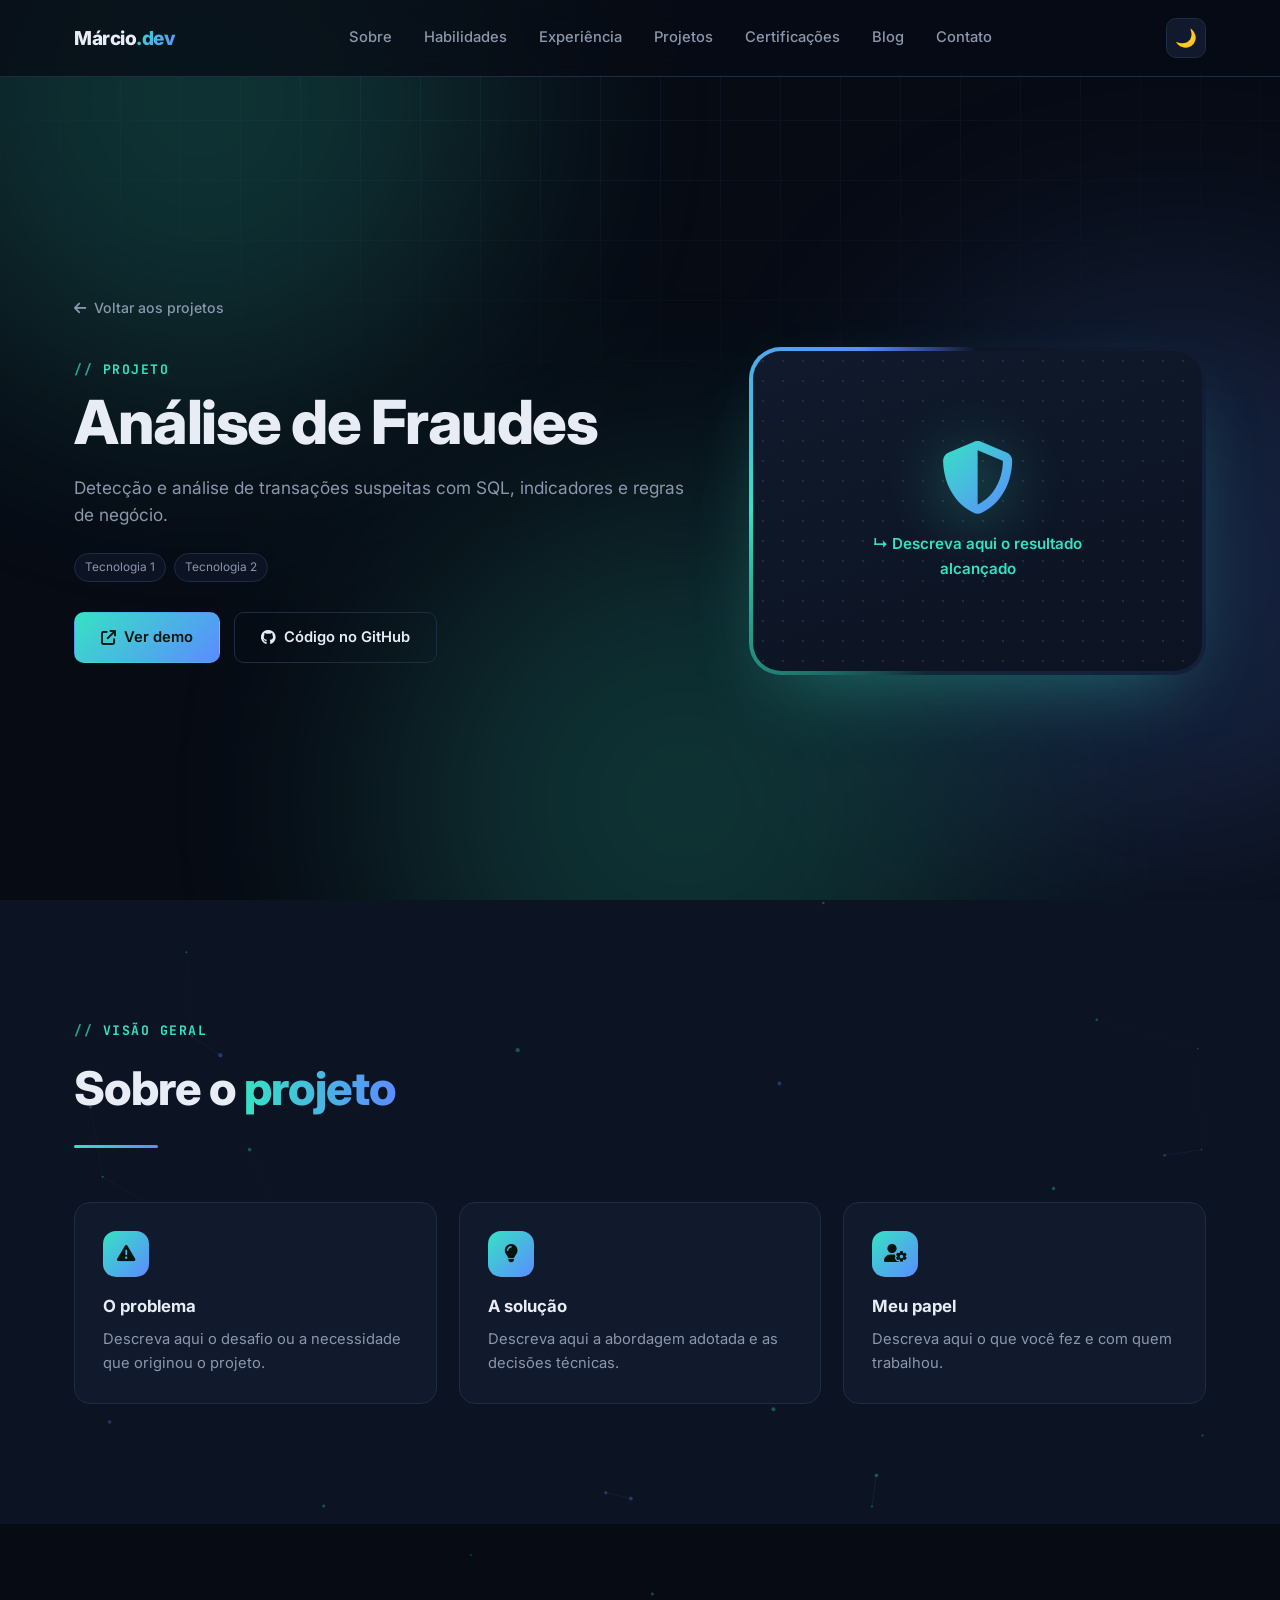
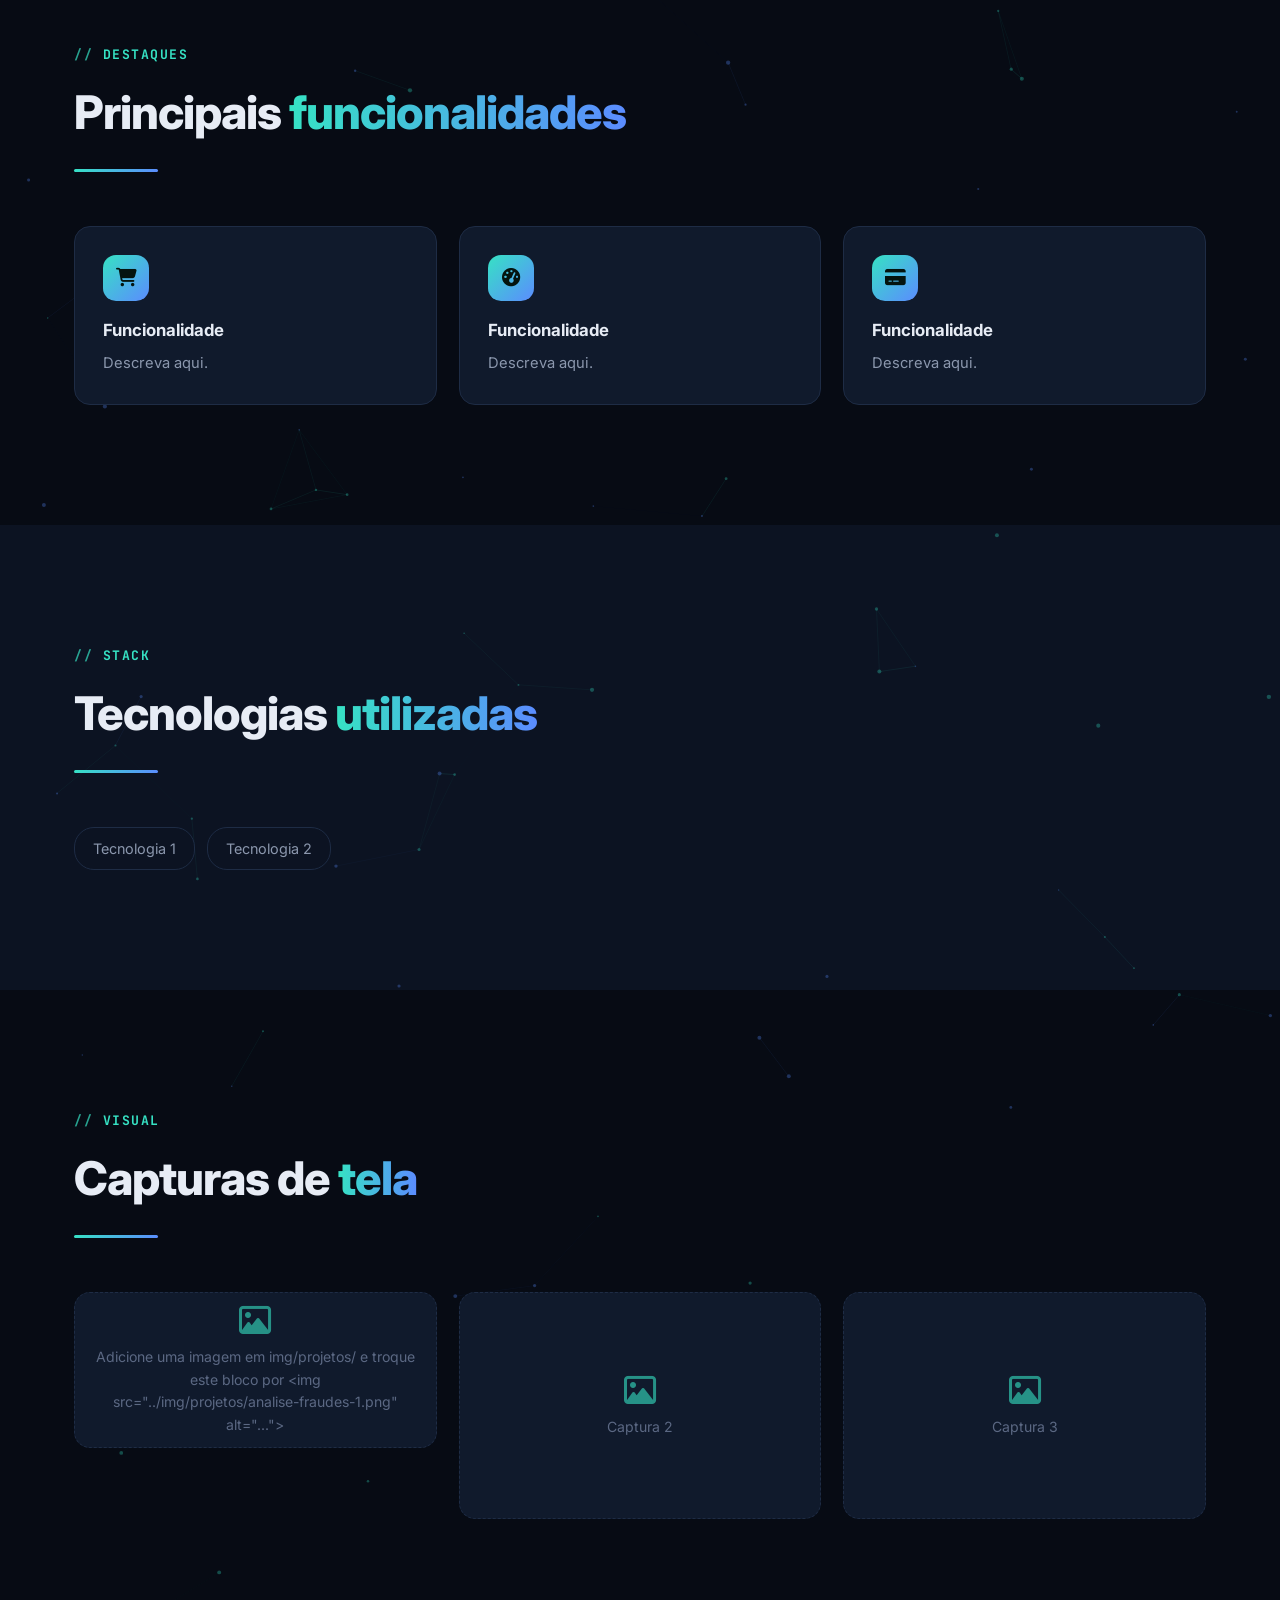
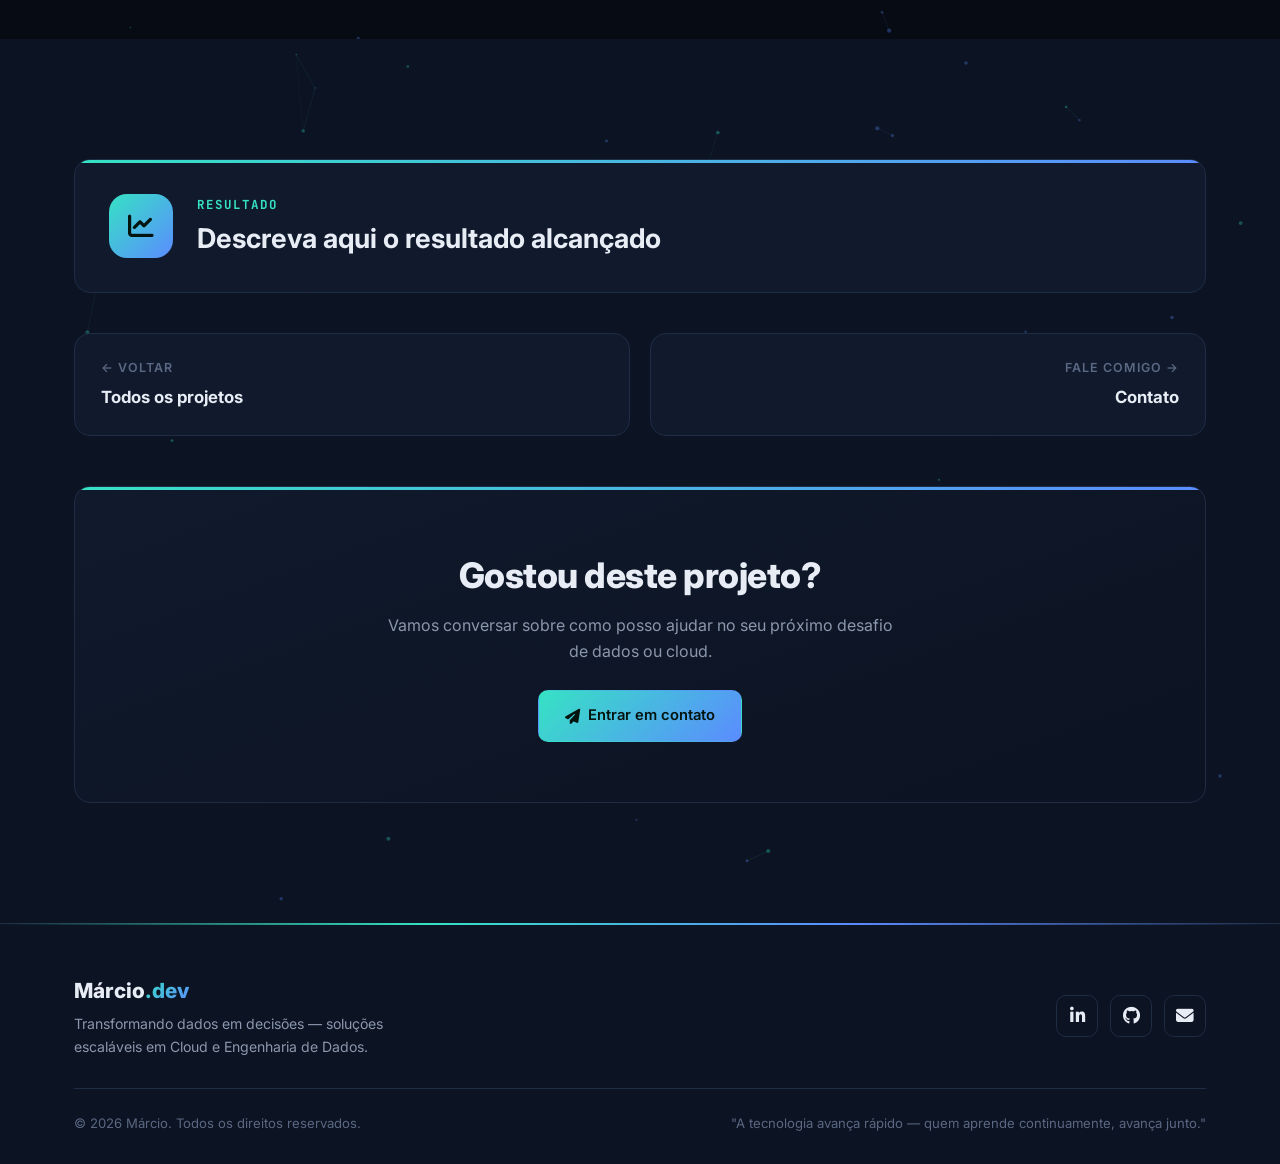
==== projetos/analise-fraudes.html @ a1e93f4e "Atualiza portfolio com versao local" ====
<!DOCTYPE html>
<html lang="pt-BR">
<head>
<meta charset="UTF-8">
<meta name="viewport" content="width=device-width, initial-scale=1.0">
<title>Análise de Fraudes | Márcio.dev</title>
<meta name="description" content="Detecção e análise de transações suspeitas com SQL, indicadores e regras de negócio.">
<link rel="preconnect" href="https://fonts.googleapis.com">
<link href="https://fonts.googleapis.com/css2?family=Inter:wght@300;400;500;600;700;800&family=JetBrains+Mono:wght@400;500;600&display=swap" rel="stylesheet">
<link rel="stylesheet" href="https://cdnjs.cloudflare.com/ajax/libs/font-awesome/6.7.2/css/all.min.css">
<link rel="stylesheet" href="../css/style.css?v=4">
</head>
<body data-theme="dark">

<div class="bg-decor">
  <div class="bg-grid"></div>
  <div class="glow glow1"></div>
  <div class="glow glow2"></div>
  <div class="glow glow3"></div>
</div>

<header>
  <div class="scroll-progress" id="scrollProgress"></div>
  <nav>
    <a href="../index.html" class="logo">Márcio<span>.dev</span></a>
    <div class="nav-links"><a href="../index.html#sobre">Sobre</a><a href="../index.html#habilidades">Habilidades</a><a href="../index.html#experiencia">Experiência</a><a href="../index.html#projetos">Projetos</a><a href="../index.html#certificacoes">Certificações</a><a href="../index.html#blog">Blog</a><a href="../index.html#contato">Contato</a></div>
    <div class="nav-actions">
      <button class="theme-toggle" id="themeToggle" aria-label="Alternar tema">🌙</button>
      <button class="burger" id="burger" aria-label="Menu"><span></span><span></span><span></span></button>
    </div>
  </nav>
  <div class="mobile-menu" id="mobileMenu">
    <a href="../index.html#sobre">Sobre</a>
    <a href="../index.html#habilidades">Habilidades</a>
    <a href="../index.html#experiencia">Experiência</a>
    <a href="../index.html#projetos">Projetos</a>
    <a href="../index.html#certificacoes">Certificações</a>
    <a href="../index.html#blog">Blog</a>
    <a href="../index.html#contato">Contato</a>
  </div>
</header>

<section class="hero proj-hero">
  <div class="container">
    <a href="../index.html#projetos" class="crumb"><i class="fa-solid fa-arrow-left" aria-hidden="true"></i> Voltar aos projetos</a>
    <div class="proj-hero-grid">
      <div>
        <span class="sec-tag">Projeto</span>
        <h1>Análise de Fraudes</h1>
        <p class="lead">Detecção e análise de transações suspeitas com SQL, indicadores e regras de negócio.</p>
        <div class="tag-row"><span class="tag">Tecnologia 1</span><span class="tag">Tecnologia 2</span></div>
        <div class="btn-row">
          <a href="#" class="btn btn-primary"><i class="fa-solid fa-arrow-up-right-from-square" aria-hidden="true"></i> Ver demo</a>
          <a href="#" class="btn btn-outline"><i class="fa-brands fa-github" aria-hidden="true"></i> Código no GitHub</a>
        </div>
      </div>
      <div class="photo-frame">
        <div class="cover-inner">
          <i class="fa-solid fa-shield-halved" aria-hidden="true"></i>
          <span class="cover-result">↳ Descreva aqui o resultado alcançado</span>
          <!-- Para usar uma imagem de capa: <img src="../img/projetos/analise-fraudes-capa.jpg" alt="Capa do projeto"> -->
        </div>
      </div>
    </div>
  </div>
</section>

<section class="section-alt">
  <div class="container">
    <div class="sec-head reveal"><span class="sec-tag">Visão geral</span><h2 class="sec-title">Sobre o <span class="accent">projeto</span></h2></div>
    <div class="overview-grid">
      <div class="info-card reveal"><div class="info-ic"><i class="fa-solid fa-triangle-exclamation" aria-hidden="true"></i></div><h3>O problema</h3><p>Descreva aqui o desafio ou a necessidade que originou o projeto.</p></div>
      <div class="info-card reveal"><div class="info-ic"><i class="fa-solid fa-lightbulb" aria-hidden="true"></i></div><h3>A solução</h3><p>Descreva aqui a abordagem adotada e as decisões técnicas.</p></div>
      <div class="info-card reveal"><div class="info-ic"><i class="fa-solid fa-user-gear" aria-hidden="true"></i></div><h3>Meu papel</h3><p>Descreva aqui o que você fez e com quem trabalhou.</p></div>
    </div>
  </div>
</section>

<section>
  <div class="container">
    <div class="sec-head reveal"><span class="sec-tag">Destaques</span><h2 class="sec-title">Principais <span class="accent">funcionalidades</span></h2></div>
    <div class="feature-grid">
      <div class="info-card reveal"><div class="info-ic"><i class="fa-solid fa-cart-shopping" aria-hidden="true"></i></div><h3>Funcionalidade</h3><p>Descreva aqui.</p></div>
      <div class="info-card reveal"><div class="info-ic"><i class="fa-solid fa-gauge-high" aria-hidden="true"></i></div><h3>Funcionalidade</h3><p>Descreva aqui.</p></div>
      <div class="info-card reveal"><div class="info-ic"><i class="fa-solid fa-credit-card" aria-hidden="true"></i></div><h3>Funcionalidade</h3><p>Descreva aqui.</p></div>
    </div>
  </div>
</section>

<section class="section-alt">
  <div class="container">
    <div class="sec-head reveal"><span class="sec-tag">Stack</span><h2 class="sec-title">Tecnologias <span class="accent">utilizadas</span></h2></div>
    <div class="tech-row reveal"><span class="chip">Tecnologia 1</span><span class="chip">Tecnologia 2</span></div>
  </div>
</section>

<section>
  <div class="container">
    <div class="sec-head reveal"><span class="sec-tag">Visual</span><h2 class="sec-title">Capturas de <span class="accent">tela</span></h2></div>
    <div class="shots">
      <div class="shot wide reveal"><div class="shot-empty"><i class="fa-regular fa-image" aria-hidden="true"></i>Adicione uma imagem em img/projetos/ e troque este bloco por &lt;img src="../img/projetos/analise-fraudes-1.png" alt="..."&gt;</div></div>
      <div class="shot reveal"><div class="shot-empty"><i class="fa-regular fa-image" aria-hidden="true"></i>Captura 2</div></div>
      <div class="shot reveal"><div class="shot-empty"><i class="fa-regular fa-image" aria-hidden="true"></i>Captura 3</div></div>
    </div>
  </div>
</section>

<section class="section-alt">
  <div class="container">
    <div class="result-banner reveal">
      <div class="result-ic"><i class="fa-solid fa-chart-line" aria-hidden="true"></i></div>
      <div><h3>Resultado</h3><p>Descreva aqui o resultado alcançado</p></div>
    </div>
    <div class="proj-nav" style="margin-top:40px;">
      <a class="proj-nav-card" href="../index.html#projetos"><span>← Voltar</span><strong>Todos os projetos</strong></a>
      <a class="proj-nav-card next" href="../index.html#contato"><span>Fale comigo →</span><strong>Contato</strong></a>
    </div>
    <div class="cta-box reveal">
      <h2>Gostou deste <span class="accent">projeto</span>?</h2>
      <p>Vamos conversar sobre como posso ajudar no seu próximo desafio de dados ou cloud.</p>
      <a href="../index.html#contato" class="btn btn-primary"><i class="fa-solid fa-paper-plane" aria-hidden="true"></i> Entrar em contato</a>
    </div>
  </div>
</section>

<footer>
  <div class="container">
    <div class="footer-grid">
      <div>
        <div class="footer-logo">Márcio<span style="background:var(--accent-grad);-webkit-background-clip:text;background-clip:text;color:transparent;">.dev</span></div>
        <p class="footer-tag">Transformando dados em decisões — soluções escaláveis em Cloud e Engenharia de Dados.</p>
      </div>
      <div class="footer-social">
        <a href="https://www.linkedin.com/in/marcio-ottoboni" target="_blank" rel="noopener" aria-label="LinkedIn"><i class="fa-brands fa-linkedin-in" aria-hidden="true"></i></a>
        <a href="https://github.com/marcioottoboni" target="_blank" rel="noopener" aria-label="GitHub"><i class="fa-brands fa-github" aria-hidden="true"></i></a>
        <a href="mailto:marcio_ottoboni@hotmail.com?subject=Contato%20pelo%20portf%C3%B3lio" aria-label="Enviar e-mail"><i class="fa-solid fa-envelope" aria-hidden="true"></i></a>
      </div>
    </div>
    <div class="footer-bottom">
      <span>© 2026 Márcio. Todos os direitos reservados.</span>
      <span>"A tecnologia avança rápido — quem aprende continuamente, avança junto."</span>
    </div>
  </div>
</footer>

<button class="back-top" id="backTop" aria-label="Voltar ao topo">↑</button>

<script src="../js/common.js?v=4"></script>
</body>
</html>
---- css/style.css ----
:root{
    --bg:#070b14;
    --bg-soft:#0c1322;
    --bg-card:#101a2c;
    --bg-card-hover:#142036;
    --border:#1e2c45;
    --text:#e7ecf5;
    --text-dim:#8b97ad;
    --text-faint:#5b6883;
    --accent:#36e2c4;
    --accent2:#5b8cff;
    --accent-grad:linear-gradient(135deg,#36e2c4 0%,#5b8cff 100%);
    --shadow:0 20px 60px -20px rgba(0,0,0,.6);
    --radius:16px;
    --maxw:1180px;
  }
  [data-theme="light"]{
    --bg:#f5f7fb;
    --bg-soft:#ffffff;
    --bg-card:#ffffff;
    --bg-card-hover:#f0f3f9;
    --border:#e1e6ef;
    --text:#10182a;
    --text-dim:#4a5468;
    --text-faint:#8b95ab;
    --shadow:0 20px 60px -20px rgba(20,30,60,.15);
  }
  *{margin:0;padding:0;box-sizing:border-box;}
  html{scroll-behavior:smooth;}
  body{
    background:var(--bg);
    color:var(--text);
    font-family:'Inter',-apple-system,BlinkMacSystemFont,sans-serif;
    line-height:1.6;
    overflow-x:hidden;
    transition:background .4s ease,color .4s ease;
  }
  .mono{font-family:'JetBrains Mono',monospace;}
  ::selection{background:var(--accent);color:#04140f;}
  a{color:inherit;text-decoration:none;}
  ul{list-style:none;}
  img{max-width:100%;display:block;}
  .container{max-width:var(--maxw);margin:0 auto;padding:0 24px;}
  section{padding:120px 0;position:relative;}
  @media(max-width:768px){section{padding:80px 0;}}


  /* Background grid/glow */
  .bg-decor{position:fixed;inset:0;z-index:-1;overflow:hidden;pointer-events:none;}
  .bg-grid{position:absolute;inset:0;background-image:linear-gradient(var(--border) 1px,transparent 1px),linear-gradient(90deg,var(--border) 1px,transparent 1px);background-size:60px 60px;opacity:.25;mask-image:radial-gradient(ellipse 80% 60% at 50% 0%,#000 30%,transparent 80%);}
  .glow{position:absolute;width:600px;height:600px;border-radius:50%;filter:blur(120px);opacity:.18;}
  .glow1{background:var(--accent);top:-200px;left:-100px;}
  .glow2{background:var(--accent2);top:30%;right:-200px;}
  .glow3{background:var(--accent);bottom:-200px;left:30%;}

  /* Navbar */
  header{
    position:fixed;top:0;left:0;right:0;z-index:100;
    backdrop-filter:blur(14px);
    background:color-mix(in srgb, var(--bg) 75%, transparent);
    border-bottom:1px solid var(--border);
    transition:background .4s ease,border-color .4s ease;
  }
  nav{display:flex;align-items:center;justify-content:space-between;padding:18px 24px;max-width:var(--maxw);margin:0 auto;}
  .logo{font-weight:800;font-size:1.2rem;letter-spacing:-.5px;}
  .logo span{background:var(--accent-grad);-webkit-background-clip:text;background-clip:text;color:transparent;}
  .nav-links{display:flex;gap:32px;align-items:center;}
  .nav-links a{font-size:.92rem;color:var(--text-dim);font-weight:500;transition:color .2s;position:relative;}
  .nav-links a:hover{color:var(--text);}
  .nav-links a::after{content:'';position:absolute;bottom:-6px;left:0;width:0;height:2px;background:var(--accent-grad);transition:width .25s;}
  .nav-links a:hover::after{width:100%;}
  .nav-actions{display:flex;align-items:center;gap:14px;}
  .theme-toggle{
    width:40px;height:40px;border-radius:10px;border:1px solid var(--border);
    background:var(--bg-card);color:var(--text);cursor:pointer;
    display:flex;align-items:center;justify-content:center;font-size:1.1rem;
    transition:.2s;
  }
  .theme-toggle:hover{border-color:var(--accent);}
  .burger{display:none;width:40px;height:40px;border:1px solid var(--border);border-radius:10px;background:var(--bg-card);cursor:pointer;flex-direction:column;align-items:center;justify-content:center;gap:4px;}
  .burger span{width:18px;height:2px;background:var(--text);border-radius:2px;transition:.3s;}
  .mobile-menu{display:none;position:fixed;top:73px;left:0;right:0;background:var(--bg-soft);border-bottom:1px solid var(--border);padding:20px 24px;flex-direction:column;gap:18px;z-index:99;}
  .mobile-menu.open{display:flex;}
  .mobile-menu a{font-size:1rem;color:var(--text-dim);font-weight:500;}

  @media(max-width:860px){
    .nav-links{display:none;}
    .burger{display:flex;}
  }

  /* Buttons */
  .btn{
    display:inline-flex;align-items:center;gap:8px;
    padding:13px 26px;border-radius:10px;font-weight:600;font-size:.92rem;
    cursor:pointer;border:1px solid transparent;transition:.25s ease;white-space:nowrap;
  }
  .btn-primary{background:var(--accent-grad);color:#04140f;}
  .btn-primary:hover{transform:translateY(-2px);box-shadow:0 10px 30px -8px rgba(54,226,196,.5);}
  .btn-outline{border-color:var(--border);color:var(--text);background:transparent;}
  .btn-outline:hover{border-color:var(--accent);color:var(--accent);transform:translateY(-2px);}
  .btn-row{display:flex;flex-wrap:wrap;gap:14px;}

  /* Hero */
  .hero{min-height:100vh;display:flex;align-items:center;padding-top:100px;}
  .hero-grid{display:grid;grid-template-columns:1.1fr .9fr;gap:60px;align-items:center;}
  @media(max-width:900px){.hero-grid{grid-template-columns:1fr;text-align:center;}}
  .eyebrow{
    display:inline-flex;align-items:center;gap:8px;
    padding:7px 14px;border-radius:30px;border:1px solid var(--border);
    background:var(--bg-card);font-size:.8rem;color:var(--accent);font-weight:600;
    margin-bottom:24px;
  }
  .eyebrow .dot{width:7px;height:7px;border-radius:50%;background:var(--accent);box-shadow:0 0 0 4px rgba(54,226,196,.2);animation:pulse 2s infinite;}
  @keyframes pulse{0%,100%{opacity:1;}50%{opacity:.4;}}
  .hero h1{font-size:clamp(2.3rem,5vw,3.6rem);font-weight:800;letter-spacing:-1.5px;line-height:1.08;margin-bottom:18px;}
  .hero h1 .accent{background:var(--accent-grad);-webkit-background-clip:text;background-clip:text;color:transparent;}
  .typewrap{font-size:clamp(1rem,2vw,1.3rem);color:var(--text-dim);min-height:1.6em;margin-bottom:22px;font-weight:500;}
  .typewrap .cursor{display:inline-block;width:2px;background:var(--accent);margin-left:2px;animation:blink 1s step-end infinite;}
  @keyframes blink{50%{opacity:0;}}
  .hero p.desc{color:var(--text-dim);font-size:1.05rem;max-width:560px;margin-bottom:34px;}
  @media(max-width:900px){.hero p.desc{margin-left:auto;margin-right:auto;}.btn-row{justify-content:center;}}

  .hero-photo-wrap{position:relative;justify-self:center;}
  .hero-photo{
    width:320px;height:320px;border-radius:28px;
    background:linear-gradient(160deg,var(--bg-card),var(--bg-soft));
    border:1px solid var(--border);
    display:flex;align-items:center;justify-content:center;
    font-size:5rem;font-weight:800;color:var(--text-faint);
    position:relative;overflow:hidden;
    box-shadow:var(--shadow);
  }
  .hero-photo::before{content:'';position:absolute;inset:0;background:var(--accent-grad);opacity:.08;z-index:1;pointer-events:none;}
  .hero-photo span{position:relative;background:var(--accent-grad);-webkit-background-clip:text;background-clip:text;color:transparent;}
  .hero-photo img{
    position:absolute;
    inset:0;
    width:100%;
    height:100%;
    object-fit:cover;
    object-position:center top;
  }
  .float-badge{
    position:absolute;background:var(--bg-card);border:1px solid var(--border);
    border-radius:12px;padding:10px 16px;font-size:.82rem;font-weight:600;
    box-shadow:var(--shadow);display:flex;align-items:center;gap:8px;
    animation:floatY 4s ease-in-out infinite;z-index:2;
  }
  .float-badge.b1{top:-10px;right:-20px;animation-delay:.2s;}
  .float-badge.b2{bottom:10px;left:-30px;animation-delay:1s;}
  @keyframes floatY{0%,100%{transform:translateY(0);}50%{transform:translateY(-12px);}}
  @media(max-width:480px){.hero-photo{width:240px;height:240px;font-size:3.5rem;}.float-badge{display:none;}}

  .scroll-cue{position:absolute;bottom:30px;left:50%;transform:translateX(-50%);display:flex;flex-direction:column;align-items:center;gap:8px;color:var(--text-faint);font-size:.75rem;}
  .scroll-cue .line{width:1px;height:36px;background:linear-gradient(var(--accent),transparent);animation:scrollline 1.8s infinite;}
  @keyframes scrollline{0%{opacity:0;transform:scaleY(0);transform-origin:top;}50%{opacity:1;transform:scaleY(1);transform-origin:top;}100%{opacity:0;transform:scaleY(1);transform-origin:bottom;}}

  /* Hero dinâmico */
  .hero{overflow:hidden;}
  .hero-grid{position:relative;z-index:2;}
  #heroCanvas{position:absolute;inset:0;z-index:0;pointer-events:none;}
  .hero-spotlight{position:absolute;inset:0;z-index:1;pointer-events:none;background:radial-gradient(520px circle at var(--mx,70%) var(--my,35%),rgba(54,226,196,.11),transparent 60%);}
  .scroll-cue{z-index:2;}

  .hero h1{font-size:clamp(2.6rem,6vw,4.4rem);}
  .hero h1 .accent{background:linear-gradient(90deg,var(--accent),var(--accent2),var(--accent));background-size:200% auto;-webkit-background-clip:text;background-clip:text;color:transparent;animation:nameShine 5s linear infinite;}
  @keyframes nameShine{to{background-position:-200% center;}}
  .typewrap::before{content:'>>> ';color:var(--accent);font-weight:700;}

  /* Entrada escalonada */
  @keyframes heroIn{from{opacity:0;transform:translateY(26px);}to{opacity:1;transform:none;}}
  @keyframes photoIn{from{opacity:0;transform:scale(.92) translateY(20px);}to{opacity:1;transform:none;}}
  .hero-copy > *{animation:heroIn .9s cubic-bezier(.2,.8,.2,1) both;}
  .hero-copy > *:nth-child(1){animation-delay:.1s;}
  .hero-copy > *:nth-child(2){animation-delay:.22s;}
  .hero-copy > *:nth-child(3){animation-delay:.34s;}
  .hero-copy > *:nth-child(4){animation-delay:.46s;}
  .hero-copy > *:nth-child(5){animation-delay:.58s;}
  .hero-photo-wrap{isolation:isolate;animation:photoIn 1.1s cubic-bezier(.2,.8,.2,1) .25s both;}

  /* Foto: brilho, moldura giratória e inclinação 3D */
  .hero-photo-wrap::before{content:'';position:absolute;inset:-50px;z-index:-1;background:radial-gradient(circle,rgba(54,226,196,.28),rgba(91,140,255,.12) 45%,transparent 70%);filter:blur(24px);animation:breathe 5s ease-in-out infinite;}
  @keyframes breathe{0%,100%{opacity:.7;transform:scale(1);}50%{opacity:1;transform:scale(1.08);}}
  .photo-frame{position:relative;padding:4px;border-radius:32px;overflow:hidden;transition:transform .2s ease-out;will-change:transform;box-shadow:0 30px 80px -30px rgba(54,226,196,.4);}
  .photo-frame::before{content:'';position:absolute;inset:-60%;background:conic-gradient(from 0deg,transparent 0 55%,var(--accent) 75%,var(--accent2) 90%,transparent 100%);animation:spin 6s linear infinite;}
  @keyframes spin{to{transform:rotate(360deg);}}
  .photo-frame .hero-photo{position:relative;z-index:1;border:none;border-radius:28px;}
  .float-badge.b3{bottom:-14px;right:6px;animation-delay:1.6s;}

  /* Botões */
  .btn i{font-size:.95rem;}
  .btn-primary{position:relative;overflow:hidden;}
  .btn-primary::after{content:'';position:absolute;top:0;left:-120%;width:60%;height:100%;background:linear-gradient(100deg,transparent,rgba(255,255,255,.55),transparent);transform:skewX(-20deg);animation:btnShine 3.5s ease-in-out infinite;pointer-events:none;}
  @keyframes btnShine{0%,60%{left:-120%;}100%{left:140%;}}

  /* Faixa de tecnologias */
  .marquee{position:relative;overflow:hidden;border-top:1px solid var(--border);border-bottom:1px solid var(--border);background:var(--bg-soft);padding:20px 0;}
  .marquee::before,.marquee::after{content:'';position:absolute;top:0;bottom:0;width:90px;z-index:2;pointer-events:none;}
  .marquee::before{left:0;background:linear-gradient(90deg,var(--bg-soft),transparent);}
  .marquee::after{right:0;background:linear-gradient(270deg,var(--bg-soft),transparent);}
  .marquee-track{display:flex;width:max-content;animation:marquee 40s linear infinite;}
  .marquee:hover .marquee-track{animation-play-state:paused;}
  .marquee-group{display:flex;gap:48px;padding-right:48px;}
  .m-item{display:flex;align-items:center;gap:10px;font-weight:600;font-size:.95rem;color:var(--text-dim);white-space:nowrap;transition:color .2s;}
  .m-item i{color:var(--accent);font-size:1.2rem;}
  .m-item:hover{color:var(--text);}
  @keyframes marquee{to{transform:translateX(-50%);}}

  @media (prefers-reduced-motion:reduce){
    .hero-copy > *,.hero-photo-wrap,.hero-photo-wrap::before,.photo-frame::before,.hero h1 .accent,.btn-primary::after,.marquee-track{animation:none;}
  }

  /* Section heading */
  .sec-head{margin-bottom:54px;}
  .sec-tag{font-size:.82rem;font-weight:700;color:var(--accent);text-transform:uppercase;letter-spacing:2px;margin-bottom:10px;display:block;}
  .sec-title{font-size:clamp(1.7rem,3.5vw,2.4rem);font-weight:800;letter-spacing:-1px;}
  .sec-sub{color:var(--text-dim);margin-top:12px;max-width:600px;}

  /* About */
  .about-grid{display:grid;grid-template-columns:1fr 1fr;gap:60px;align-items:start;}
  @media(max-width:860px){.about-grid{grid-template-columns:1fr;}}
  .about-text p{color:var(--text-dim);margin-bottom:18px;font-size:1.02rem;}
  .about-points{display:grid;gap:14px;margin-top:10px;}
  .about-point{display:flex;gap:14px;padding:16px;border:1px solid var(--border);border-radius:12px;background:var(--bg-card);transition:.25s;}
  .about-point:hover{border-color:var(--accent);transform:translateX(4px);}
  .about-point .ic{width:38px;height:38px;border-radius:10px;background:var(--accent-grad);display:flex;align-items:center;justify-content:center;flex-shrink:0;font-size:1.1rem;}
  .about-point h4{font-size:.98rem;margin-bottom:3px;}
  .about-point p{font-size:.86rem;color:var(--text-dim);margin:0;}

  /* Habilidades */
  .dominios-grid{display:grid;grid-template-columns:repeat(auto-fit,minmax(240px,1fr));gap:20px;margin-bottom:28px;}
  .dominio{position:relative;padding:28px 24px;border:1px solid var(--border);border-radius:var(--radius);background:var(--bg-card);overflow:hidden;transition:.3s;}
  .dominio::before{content:'';position:absolute;inset:0 0 auto 0;height:3px;background:var(--accent-grad);}
  .dominio::after{content:'';position:absolute;width:140px;height:140px;right:-50px;top:-50px;border-radius:50%;background:var(--accent-grad);opacity:.08;transition:.4s;pointer-events:none;}
  .dominio:hover{transform:translateY(-6px);border-color:var(--accent);box-shadow:var(--shadow);}
  .dominio:hover::after{opacity:.18;transform:scale(1.3);}
  .dominio-ic{width:50px;height:50px;border-radius:14px;background:var(--accent-grad);display:flex;align-items:center;justify-content:center;font-size:1.3rem;color:#04140f;margin-bottom:18px;}
  .dominio h3{font-size:1.05rem;margin-bottom:8px;}
  .dominio p{color:var(--text-dim);font-size:.88rem;}

  .habilidades-grid{display:grid;grid-template-columns:repeat(auto-fit,minmax(300px,1fr));gap:24px;}
  .habilidade-card{display:flex;flex-direction:column;background:var(--bg-card);border:1px solid var(--border);border-radius:var(--radius);padding:28px;transition:.3s;}
  .habilidade-card:hover{transform:translateY(-6px);border-color:var(--accent);box-shadow:var(--shadow);}
  .habilidade-card h3{display:flex;align-items:center;gap:10px;font-size:1.05rem;margin-bottom:10px;}
  .habilidade-card h3 .ic{width:34px;height:34px;border-radius:9px;background:var(--accent-grad);display:flex;align-items:center;justify-content:center;font-size:1rem;color:#04140f;flex-shrink:0;}
  .habilidade-desc{color:var(--text-dim);font-size:.86rem;margin-bottom:22px;}
  .habilidade-bars{margin-bottom:22px;}
  .habilidade-item{margin-bottom:16px;}
  .habilidade-item:last-child{margin-bottom:0;}
  .habilidade-item .row{display:flex;justify-content:space-between;font-size:.85rem;margin-bottom:6px;color:var(--text-dim);}
  .habilidade-bar{height:6px;border-radius:6px;background:var(--border);overflow:hidden;}
  .habilidade-bar i{display:block;height:100%;border-radius:6px;background:var(--accent-grad);width:0;transition:width 1.4s cubic-bezier(.2,.8,.2,1);}

  .chip-row{display:flex;flex-wrap:wrap;gap:8px;margin-top:auto;padding-top:18px;border-top:1px dashed var(--border);}
  .chip{font-size:.76rem;padding:5px 11px;border-radius:20px;background:var(--bg-soft);border:1px solid var(--border);color:var(--text-dim);transition:.2s;white-space:nowrap;}
  .chip:hover{border-color:var(--accent);color:var(--accent);transform:translateY(-2px);}

  /* Fluxo de dados */
  .pipeline{margin-top:48px;padding:34px;border:1px solid var(--border);border-radius:var(--radius);background:linear-gradient(160deg,var(--bg-card),var(--bg-soft));position:relative;overflow:hidden;}
  .pipeline::before{content:'';position:absolute;inset:0 0 auto 0;height:3px;background:var(--accent-grad);}
  .pipeline-head h3{display:flex;align-items:center;gap:10px;font-size:1.15rem;margin-bottom:6px;}
  .pipeline-head h3 i{color:var(--accent);}
  .pipeline-head p{color:var(--text-dim);font-size:.92rem;max-width:660px;}
  .pipeline-flow{display:grid;grid-template-columns:repeat(6,1fr);gap:16px;margin:30px 0 26px;}
  .pipe-step{position:relative;text-align:center;padding:20px 10px;border:1px solid var(--border);border-radius:14px;background:var(--bg-soft);transition:.3s;}
  .pipe-step:hover{border-color:var(--accent);transform:translateY(-4px);}
  .pipe-step:not(:last-child)::after{content:'→';position:absolute;right:-14px;top:50%;transform:translateY(-50%);font-size:1rem;font-weight:700;color:var(--accent);z-index:2;}
  .pipe-ic{width:44px;height:44px;margin:0 auto 12px;border-radius:12px;background:var(--accent-grad);display:flex;align-items:center;justify-content:center;color:#04140f;font-size:1.1rem;}
  .pipe-step h4{font-size:.92rem;margin-bottom:4px;}
  .pipe-step span{display:block;font-size:.78rem;color:var(--text-dim);line-height:1.4;}
  .pipeline-foot{display:flex;flex-wrap:wrap;gap:10px;justify-content:center;}
  .pipeline-foot .chip{background:var(--bg-card);}
  @media(max-width:980px){
    .pipeline-flow{grid-template-columns:repeat(3,1fr);}
    .pipe-step:not(:last-child)::after{display:none;}
  }
  @media(max-width:560px){
    .pipeline{padding:24px 18px;}
    .pipeline-flow{grid-template-columns:repeat(2,1fr);}
  }

  /* Timeline */
  .timeline{position:relative;max-width:820px;margin:0 auto;}
  .timeline::before{content:'';position:absolute;left:20px;top:0;bottom:0;width:2px;background:linear-gradient(var(--accent),var(--accent2));}
  @media(min-width:768px){.timeline::before{left:50%;margin-left:-1px;}}
  .tl-item{position:relative;padding-left:60px;margin-bottom:44px;}
  @media(min-width:768px){
    .tl-item{width:50%;padding-left:0;padding-right:50px;}
    .tl-item:nth-child(even){margin-left:50%;padding-right:0;padding-left:50px;}
  }
  .tl-dot{position:absolute;left:12px;top:4px;width:18px;height:18px;border-radius:50%;background:var(--bg);border:3px solid var(--accent);z-index:2;}
  @media(min-width:768px){
    .tl-item:nth-child(odd) .tl-dot{right:-9px;left:auto;}
    .tl-item:nth-child(even) .tl-dot{left:-9px;}
  }
  .tl-card{background:var(--bg-card);border:1px solid var(--border);border-radius:var(--radius);padding:24px;transition:.3s;}
  .tl-card:hover{border-color:var(--accent);transform:translateY(-4px);}
  .tl-period{font-size:.78rem;color:var(--accent);font-weight:700;letter-spacing:1px;margin-bottom:6px;}
  .tl-role{font-size:1.1rem;font-weight:700;margin-bottom:2px;}
  .tl-company{color:var(--text-dim);font-size:.92rem;margin-bottom:12px;}
  .tl-card ul{display:grid;gap:6px;}
  .tl-card li{font-size:.88rem;color:var(--text-dim);padding-left:18px;position:relative;}
  .tl-card li::before{content:'▹';position:absolute;left:0;color:var(--accent);}

  /* Projects */
  .proj-grid{display:grid;grid-template-columns:repeat(auto-fit,minmax(300px,1fr));gap:26px;}
  .proj-card{background:var(--bg-card);border:1px solid var(--border);border-radius:var(--radius);overflow:hidden;transition:.3s;display:flex;flex-direction:column;}
  .proj-card:hover{transform:translateY(-6px);border-color:var(--accent);box-shadow:var(--shadow);}
  .proj-top{height:140px;background:linear-gradient(135deg,var(--bg-soft),var(--bg-card));position:relative;display:flex;align-items:center;justify-content:center;font-size:2.2rem;border-bottom:1px solid var(--border);}
  .proj-top::after{content:'';position:absolute;inset:0;background:var(--accent-grad);opacity:.06;}
  .proj-body{padding:22px;display:flex;flex-direction:column;gap:12px;flex:1;}
  .proj-body h3{font-size:1.08rem;}
  .proj-body p{color:var(--text-dim);font-size:.9rem;}
  .proj-result{font-size:.84rem;color:var(--accent);font-weight:600;}
  .tag-row{display:flex;flex-wrap:wrap;gap:8px;margin-top:auto;}
  .tag{font-size:.74rem;padding:4px 10px;border-radius:20px;background:var(--bg-soft);border:1px solid var(--border);color:var(--text-dim);}
  .proj-links{display:flex;gap:14px;padding-top:8px;border-top:1px solid var(--border);margin-top:6px;}
  .proj-links a{font-size:.84rem;font-weight:600;color:var(--text-dim);display:flex;align-items:center;gap:6px;transition:.2s;}
  .proj-links a:hover{color:var(--accent);}

  /* Certifications */
  .cert-grid{display:grid;grid-template-columns:repeat(auto-fit,minmax(260px,1fr));gap:22px;}
  .cert-card{background:var(--bg-card);border:1px solid var(--border);border-radius:var(--radius);padding:24px;display:flex;gap:16px;transition:.3s;}
  .cert-card:hover{border-color:var(--accent);transform:translateY(-4px);}
  .cert-ic{width:46px;height:46px;border-radius:12px;background:var(--accent-grad);display:flex;align-items:center;justify-content:center;font-size:1.3rem;flex-shrink:0;}
  .cert-card h4{font-size:.98rem;margin-bottom:4px;}
  .cert-card p{font-size:.84rem;color:var(--text-dim);}
  .cert-card .org{font-size:.78rem;color:var(--accent);font-weight:600;margin-top:6px;display:block;}

  /* Stats */
  .stats-grid{display:grid;grid-template-columns:repeat(4,1fr);gap:20px;}
  @media(max-width:700px){.stats-grid{grid-template-columns:repeat(2,1fr);}}
  .stat-card{text-align:center;padding:36px 20px;background:var(--bg-card);border:1px solid var(--border);border-radius:var(--radius);}
  .stat-num{font-size:clamp(2rem,4vw,2.8rem);font-weight:800;background:var(--accent-grad);-webkit-background-clip:text;background-clip:text;color:transparent;}
  .stat-label{color:var(--text-dim);font-size:.88rem;margin-top:6px;}

  /* Testimonials */
  .test-grid{display:grid;grid-template-columns:repeat(auto-fit,minmax(300px,1fr));gap:24px;}
  .test-card{background:var(--bg-card);border:1px solid var(--border);border-radius:var(--radius);padding:28px;position:relative;}
  .test-card .quote-mark{font-size:2.5rem;color:var(--accent);opacity:.3;line-height:1;font-family:Georgia,serif;}
  .test-card p{color:var(--text-dim);font-size:.94rem;margin:14px 0 20px;font-style:italic;}
  .test-person{display:flex;align-items:center;gap:12px;}
  .test-avatar{width:42px;height:42px;border-radius:50%;background:var(--accent-grad);display:flex;align-items:center;justify-content:center;font-weight:700;color:#04140f;font-size:.9rem;}
  .test-name{font-size:.9rem;font-weight:700;}
  .test-role{font-size:.78rem;color:var(--text-faint);}

  /* Blog */
  .blog-grid{display:grid;grid-template-columns:repeat(auto-fit,minmax(300px,1fr));gap:24px;}
  .blog-card{background:var(--bg-card);border:1px solid var(--border);border-radius:var(--radius);overflow:hidden;transition:.3s;cursor:pointer;}
  .blog-card:hover{transform:translateY(-6px);border-color:var(--accent);}
  .blog-top{height:120px;background:linear-gradient(135deg,var(--bg-soft),var(--bg-card));display:flex;align-items:center;justify-content:center;font-size:2rem;border-bottom:1px solid var(--border);}
  .blog-body{padding:22px;}
  .blog-cat{font-size:.74rem;color:var(--accent);font-weight:700;text-transform:uppercase;letter-spacing:1px;}
  .blog-body h3{font-size:1.02rem;margin:10px 0 8px;}
  .blog-body p{color:var(--text-dim);font-size:.86rem;}
  .blog-meta{margin-top:14px;font-size:.78rem;color:var(--text-faint);}

  /* Contact */
  .contact-grid{display:grid;grid-template-columns:1fr 1fr;gap:50px;}
  @media(max-width:860px){.contact-grid{grid-template-columns:1fr;}}
  .form-group{margin-bottom:18px;}
  .form-group label{display:block;font-size:.85rem;color:var(--text-dim);margin-bottom:7px;font-weight:500;}
  .form-group input,.form-group textarea{
    width:100%;padding:13px 16px;border-radius:10px;border:1px solid var(--border);
    background:var(--bg-card);color:var(--text);font-family:inherit;font-size:.94rem;
    transition:.2s;
  }
  .form-group input:focus,.form-group textarea:focus{outline:none;border-color:var(--accent);box-shadow:0 0 0 3px rgba(54,226,196,.12);}
  .form-group textarea{resize:vertical;min-height:120px;}
  .form-msg{font-size:.88rem;margin-top:14px;display:none;padding:12px 16px;border-radius:10px;}
  .form-msg.show{display:block;}
  .form-msg.success{background:rgba(54,226,196,.1);color:var(--accent);border:1px solid rgba(54,226,196,.3);}
  .form-msg.error{background:rgba(255,99,99,.1);color:#ff6b6b;border:1px solid rgba(255,99,99,.3);}
  .btn:disabled{opacity:.6;cursor:not-allowed;transform:none;}

  .contact-info{display:flex;flex-direction:column;gap:16px;}
  .contact-card{display:flex;align-items:center;gap:16px;padding:18px;background:var(--bg-card);border:1px solid var(--border);border-radius:14px;transition:.25s;}
  .contact-card:hover{border-color:var(--accent);transform:translateX(4px);}
  .contact-card .ic{width:34px;height:34px;border-radius:12px;background:var(--accent-grad);display:flex;align-items:center;justify-content:center;font-size:1.2rem;flex-shrink:0;}
  .contact-card .ic i{font-size:1.35rem;color:#04140f;}
  .contact-card .ic.wa{background:var(--bg-soft);border:1px solid var(--border);}
  .contact-card .ic.wa i{color:#25D366;}
  .contact-card h4{font-size:.92rem;}
  .contact-card span{font-size:.84rem;color:var(--text-dim);}

  /* Footer */
  footer{background:var(--bg-soft);border-top:1px solid var(--border);padding:50px 0 30px;}
  .footer-grid{display:flex;justify-content:space-between;align-items:center;flex-wrap:wrap;gap:24px;margin-bottom:30px;}
  .footer-logo{font-weight:800;font-size:1.3rem;}
  .footer-tag{color:var(--text-dim);font-size:.88rem;margin-top:6px;max-width:340px;}
  .footer-social{display:flex;gap:12px;}
  .footer-social a{width:42px;height:42px;border-radius:10px;border:1px solid var(--border);display:flex;align-items:center;justify-content:center;font-size:1.1rem;transition:.25s;}
  .footer-social a:hover{border-color:var(--accent);color:var(--accent);transform:translateY(-3px);}
  .footer-bottom{display:flex;justify-content:space-between;flex-wrap:wrap;gap:10px;padding-top:24px;border-top:1px solid var(--border);font-size:.82rem;color:var(--text-faint);}

  /* Back to top */
  .back-top{
    position:fixed;bottom:28px;right:28px;width:48px;height:48px;border-radius:50%;
    background:var(--accent-grad);color:#04140f;border:none;font-size:1.2rem;cursor:pointer;
    display:flex;align-items:center;justify-content:center;z-index:90;
    opacity:0;pointer-events:none;transform:translateY(10px);transition:.3s;
    box-shadow:0 10px 30px -8px rgba(54,226,196,.5);
  }
  .back-top.show{opacity:1;pointer-events:auto;transform:translateY(0);}

  .section-alt{background:var(--bg-soft);}

  /* ===== Estilo unificado em todas as seções ===== */

  /* Fundo animado (rede de pontos) em cada seção */
  .net-canvas{position:absolute;inset:0;width:100%;height:100%;z-index:0;pointer-events:none;opacity:.75;}
  section > .container{position:relative;z-index:2;}

  /* Barra de progresso e menu ativo */
  .scroll-progress{position:absolute;top:0;left:0;height:3px;width:0;background:var(--accent-grad);box-shadow:0 0 12px rgba(54,226,196,.6);transition:width .1s linear;z-index:101;}
  .nav-links a.active{color:var(--text);}
  .nav-links a.active::after{width:100%;}

  /* Títulos de seção */
  .sec-tag{font-family:'JetBrains Mono',monospace;letter-spacing:1.5px;}
  .sec-tag::before{content:'// ';opacity:.7;}
  .sec-title{font-size:clamp(1.9rem,4vw,2.9rem);}
  .sec-title .accent{background:linear-gradient(90deg,var(--accent),var(--accent2),var(--accent));background-size:200% auto;-webkit-background-clip:text;background-clip:text;color:transparent;animation:nameShine 5s linear infinite;}
  .sec-head::after{content:'';display:block;width:0;height:3px;border-radius:3px;margin-top:20px;background:var(--accent-grad);transition:width 1s cubic-bezier(.2,.8,.2,1) .35s;}
  .sec-head.in::after{width:84px;}

  /* Entrada escalonada (substitui o reveal simples) */
  .reveal{opacity:0;transform:translate(var(--rx,0),var(--ry,40px));}
  .reveal.in{opacity:1;transform:none;animation:revealIn .85s cubic-bezier(.2,.8,.2,1) var(--d,0s) backwards;}
  @keyframes revealIn{from{opacity:0;transform:translate(var(--rx,0),var(--ry,40px));}to{opacity:1;transform:none;}}
  @media(min-width:768px){
    .tl-item.reveal:nth-child(odd){--rx:-50px;--ry:20px;}
    .tl-item.reveal:nth-child(even){--rx:50px;--ry:20px;}
  }

  /* Brilho que segue o mouse dentro dos cards */
  .about-point,.dominio,.habilidade-card,.tl-card,.proj-card,.cert-card,.stat-card,.test-card,.blog-card,.contact-card,.pipe-step{
    background-image:radial-gradient(360px circle at var(--cx,-300px) var(--cy,-300px),rgba(54,226,196,.12),transparent 55%);
  }

  /* Linha de destaque no topo dos cards ao passar o mouse */
  .habilidade-card,.tl-card,.cert-card,.stat-card,.test-card{position:relative;overflow:hidden;}
  .habilidade-card::before,.tl-card::before,.cert-card::before,.stat-card::before,.test-card::before,.proj-card::before,.blog-card::before{
    content:'';position:absolute;left:0;right:0;top:0;height:3px;background:var(--accent-grad);
    transform:scaleX(0);transform-origin:left;transition:transform .5s cubic-bezier(.2,.8,.2,1);z-index:3;
  }
  .habilidade-card:hover::before,.tl-card:hover::before,.cert-card:hover::before,.stat-card:hover::before,.test-card:hover::before,.proj-card:hover::before,.blog-card:hover::before{transform:scaleX(1);}
  .proj-card,.blog-card{position:relative;}

  /* Sobre */
  .about-point .ic{color:#04140f;}
  .about-point .ic i{font-size:1.1rem;}

  /* Linha do tempo */
  .timeline::before{background:linear-gradient(var(--accent),var(--accent2),var(--accent));background-size:100% 200%;animation:flowLine 4s linear infinite;}
  @keyframes flowLine{to{background-position:0 -200%;}}
  .tl-dot{animation:dotRing 2.4s ease-out infinite;}
  @keyframes dotRing{0%{box-shadow:0 0 0 0 rgba(54,226,196,.5);}100%{box-shadow:0 0 0 14px rgba(54,226,196,0);}}

  /* Projetos e blog */
  .proj-top,.blog-top{isolation:isolate;}
  .proj-top::before,.blog-top::before{content:'';position:absolute;inset:0;z-index:-1;background-image:radial-gradient(var(--border) 1px,transparent 1px);background-size:18px 18px;}
  .blog-top{position:relative;}
  .proj-top i,.blog-top i{font-size:2.6rem;background:var(--accent-grad);-webkit-background-clip:text;background-clip:text;color:transparent;transition:transform .5s cubic-bezier(.2,.8,.2,1);filter:drop-shadow(0 6px 18px rgba(54,226,196,.35));}
  .blog-top i{font-size:2.2rem;}
  .proj-card:hover .proj-top i,.blog-card:hover .blog-top i{transform:scale(1.18) rotate(-6deg);}
  .proj-links a i{font-size:.9rem;}

  /* Certificações */
  .cert-ic{color:#04140f;}

  /* Estatísticas */
  .stat-ic{width:46px;height:46px;margin:0 auto 14px;border-radius:13px;background:var(--accent-grad);display:flex;align-items:center;justify-content:center;color:#04140f;font-size:1.15rem;}
  .stat-card{transition:.3s;}
  .stat-card:hover{transform:translateY(-6px);border-color:var(--accent);box-shadow:var(--shadow);}

  /* Depoimentos */
  .test-card{transition:.3s;}
  .test-card:hover{transform:translateY(-6px);border-color:var(--accent);box-shadow:var(--shadow);}
  .test-card .quote-mark{font-size:3.4rem;opacity:.55;background:var(--accent-grad);-webkit-background-clip:text;background-clip:text;color:transparent;}
  .test-avatar{box-shadow:0 0 0 3px rgba(54,226,196,.25);}

  /* Contato */
  #contactForm{padding:30px;border:1px solid var(--border);border-radius:var(--radius);background:var(--bg-card);}

  /* Rodapé */
  footer{position:relative;}
  footer::before{content:'';position:absolute;top:-1px;left:0;right:0;height:2px;background:linear-gradient(90deg,transparent,var(--accent),var(--accent2),transparent);}
  .footer-social a i{font-size:1.1rem;}

  @media (prefers-reduced-motion:reduce){
    .reveal.in,.timeline::before,.tl-dot,.sec-title .accent{animation:none;}
  }

  /* ===== Cards de projeto clicáveis (página inicial) ===== */
  .proj-card{cursor:pointer;}
  .proj-open{color:inherit;}
  .proj-open::after{content:'';position:absolute;inset:0;z-index:4;}
  .proj-card:focus-within{outline:2px solid var(--accent);outline-offset:3px;}
  .proj-links .proj-more{color:var(--accent);}
  .proj-more i{font-size:.8rem;transition:transform .3s;}
  .proj-card:hover .proj-more i{transform:translateX(6px);}

  /* ===== Páginas de projeto ===== */
  .info-card,.proj-nav-card{background-image:radial-gradient(360px circle at var(--cx,-300px) var(--cy,-300px),rgba(54,226,196,.12),transparent 55%);}

  .proj-hero{padding:150px 0 80px;}
  .crumb{display:inline-flex;align-items:center;gap:8px;font-size:.88rem;font-weight:500;color:var(--text-dim);margin-bottom:28px;transition:.25s;}
  .crumb:hover{color:var(--accent);transform:translateX(-4px);}
  .proj-hero-grid{display:grid;grid-template-columns:1.15fr .85fr;gap:56px;align-items:center;}
  @media(max-width:900px){.proj-hero-grid{grid-template-columns:1fr;}}
  .proj-hero h1{font-size:clamp(2.3rem,5.5vw,3.8rem);font-weight:800;letter-spacing:-1.5px;line-height:1.08;margin:6px 0 18px;}
  .proj-hero h1 .accent{background:linear-gradient(90deg,var(--accent),var(--accent2),var(--accent));background-size:200% auto;-webkit-background-clip:text;background-clip:text;color:transparent;animation:nameShine 5s linear infinite;}
  .proj-hero .lead{color:var(--text-dim);font-size:1.08rem;max-width:620px;margin-bottom:24px;}
  .proj-hero .tag-row{margin:0 0 30px;}

  .cover-inner{position:relative;z-index:1;min-height:320px;border-radius:28px;background:linear-gradient(160deg,var(--bg-card),var(--bg-soft));display:flex;flex-direction:column;align-items:center;justify-content:center;gap:18px;padding:30px;text-align:center;overflow:hidden;}
  .cover-inner::before{content:'';position:absolute;inset:0;z-index:-1;background-image:radial-gradient(var(--border) 1px,transparent 1px);background-size:20px 20px;}
  .cover-inner > i{font-size:4.6rem;background:var(--accent-grad);-webkit-background-clip:text;background-clip:text;color:transparent;filter:drop-shadow(0 10px 30px rgba(54,226,196,.4));animation:floatY 4s ease-in-out infinite;}
  .cover-result{font-size:.95rem;font-weight:600;color:var(--accent);max-width:280px;}
  .cover-inner img{position:absolute;inset:0;width:100%;height:100%;object-fit:cover;}

  .overview-grid,.feature-grid{display:grid;gap:22px;}
  .overview-grid{grid-template-columns:repeat(auto-fit,minmax(260px,1fr));}
  .feature-grid{grid-template-columns:repeat(auto-fit,minmax(240px,1fr));}
  .info-card{position:relative;overflow:hidden;padding:28px;border:1px solid var(--border);border-radius:var(--radius);background-color:var(--bg-card);transition:.3s;}
  .info-card::before{content:'';position:absolute;left:0;right:0;top:0;height:3px;background:var(--accent-grad);transform:scaleX(0);transform-origin:left;transition:transform .5s cubic-bezier(.2,.8,.2,1);}
  .info-card:hover{transform:translateY(-6px);border-color:var(--accent);box-shadow:var(--shadow);}
  .info-card:hover::before{transform:scaleX(1);}
  .info-ic{width:46px;height:46px;border-radius:13px;background:var(--accent-grad);display:flex;align-items:center;justify-content:center;color:#04140f;font-size:1.15rem;margin-bottom:16px;}
  .info-card h3{font-size:1.05rem;margin-bottom:8px;}
  .info-card p{color:var(--text-dim);font-size:.92rem;}

  .tech-row{display:flex;flex-wrap:wrap;gap:12px;}
  .tech-row .chip{font-size:.9rem;padding:9px 18px;}

  .shots{display:grid;grid-template-columns:repeat(auto-fit,minmax(280px,1fr));gap:22px;}
  .shot{border:1px dashed var(--border);border-radius:var(--radius);overflow:hidden;background:var(--bg-card);aspect-ratio:16/10;}
  .shot.wide{aspect-ratio:21/9;}
  .shot img{width:100%;height:100%;object-fit:cover;}
  .shot-empty{height:100%;display:flex;flex-direction:column;align-items:center;justify-content:center;gap:10px;color:var(--text-faint);font-size:.88rem;text-align:center;padding:20px;}
  .shot-empty i{font-size:2rem;color:var(--accent);opacity:.6;}

  .result-banner{position:relative;overflow:hidden;display:flex;align-items:center;gap:24px;padding:34px;border:1px solid var(--border);border-radius:var(--radius);background-color:var(--bg-card);}
  .result-banner::before{content:'';position:absolute;left:0;right:0;top:0;height:3px;background:var(--accent-grad);}
  .result-ic{width:64px;height:64px;border-radius:18px;background:var(--accent-grad);display:flex;align-items:center;justify-content:center;color:#04140f;font-size:1.6rem;flex-shrink:0;}
  .result-banner h3{font-family:'JetBrains Mono',monospace;font-size:.78rem;color:var(--accent);text-transform:uppercase;letter-spacing:2px;margin-bottom:6px;}
  .result-banner p{font-size:clamp(1.2rem,2.6vw,1.7rem);font-weight:700;line-height:1.3;}
  @media(max-width:560px){.result-banner{flex-direction:column;text-align:center;}}

  .proj-nav{display:grid;grid-template-columns:1fr 1fr;gap:20px;}
  @media(max-width:700px){.proj-nav{grid-template-columns:1fr;}}
  .proj-nav-card{display:flex;flex-direction:column;gap:6px;padding:24px 26px;border:1px solid var(--border);border-radius:var(--radius);background-color:var(--bg-card);transition:.3s;}
  .proj-nav-card span{font-size:.78rem;color:var(--text-faint);font-weight:600;text-transform:uppercase;letter-spacing:1px;}
  .proj-nav-card strong{font-size:1.05rem;}
  .proj-nav-card.next{text-align:right;}
  .proj-nav-card:hover{border-color:var(--accent);transform:translateY(-4px);}

  .cta-box{position:relative;overflow:hidden;text-align:center;padding:60px 30px;margin-top:50px;border:1px solid var(--border);border-radius:var(--radius);background:linear-gradient(160deg,var(--bg-card),var(--bg-soft));}
  .cta-box::before{content:'';position:absolute;left:0;right:0;top:0;height:3px;background:var(--accent-grad);}
  .cta-box h2{font-size:clamp(1.5rem,3.2vw,2.2rem);font-weight:800;letter-spacing:-.5px;margin-bottom:10px;}
  .cta-box p{color:var(--text-dim);max-width:520px;margin:0 auto 26px;}

  /* DROPDOWN-THEMED: menu suspenso de Projetos (segue o tema claro/escuro) */
  .nav-links .dropdown{position:relative;display:inline-block;}
  .nav-links .dropdown-toggle{display:inline-block;}
  .nav-links .dropdown-menu{display:none;position:absolute;top:100%;left:-16px;min-width:240px;padding:8px;margin-top:14px;background:var(--bg-card);border:1px solid var(--border);border-radius:14px;box-shadow:var(--shadow);z-index:1000;}
  .nav-links .dropdown-menu::before{content:'';position:absolute;left:0;right:0;top:-16px;height:16px;}
  .nav-links .dropdown:hover .dropdown-menu,.nav-links .dropdown:focus-within .dropdown-menu{display:block;}
  .nav-links .dropdown-menu a{display:block;padding:10px 14px;border-radius:10px;white-space:nowrap;color:var(--text-dim);font-size:.9rem;}
  .nav-links .dropdown-menu a::after{display:none;}
  .nav-links .dropdown-menu a:hover{background:var(--bg-soft);color:var(--accent);}
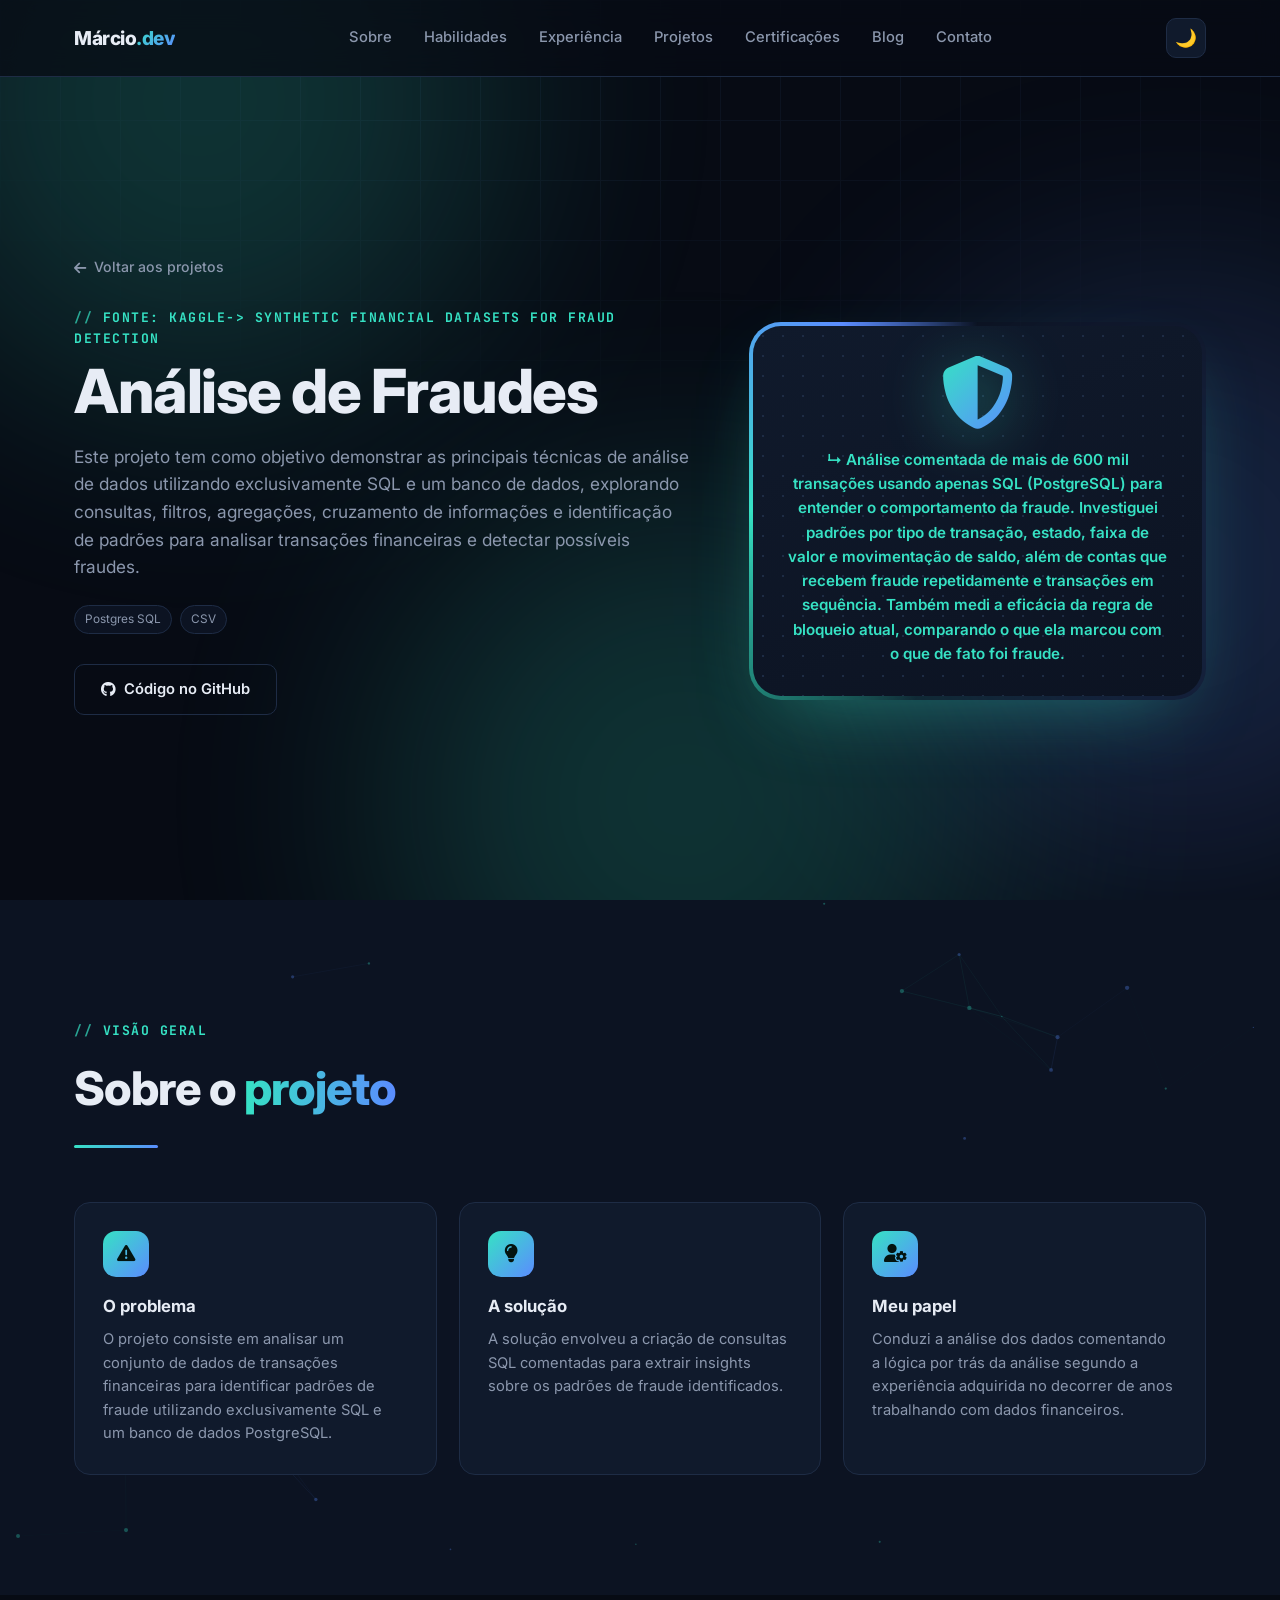
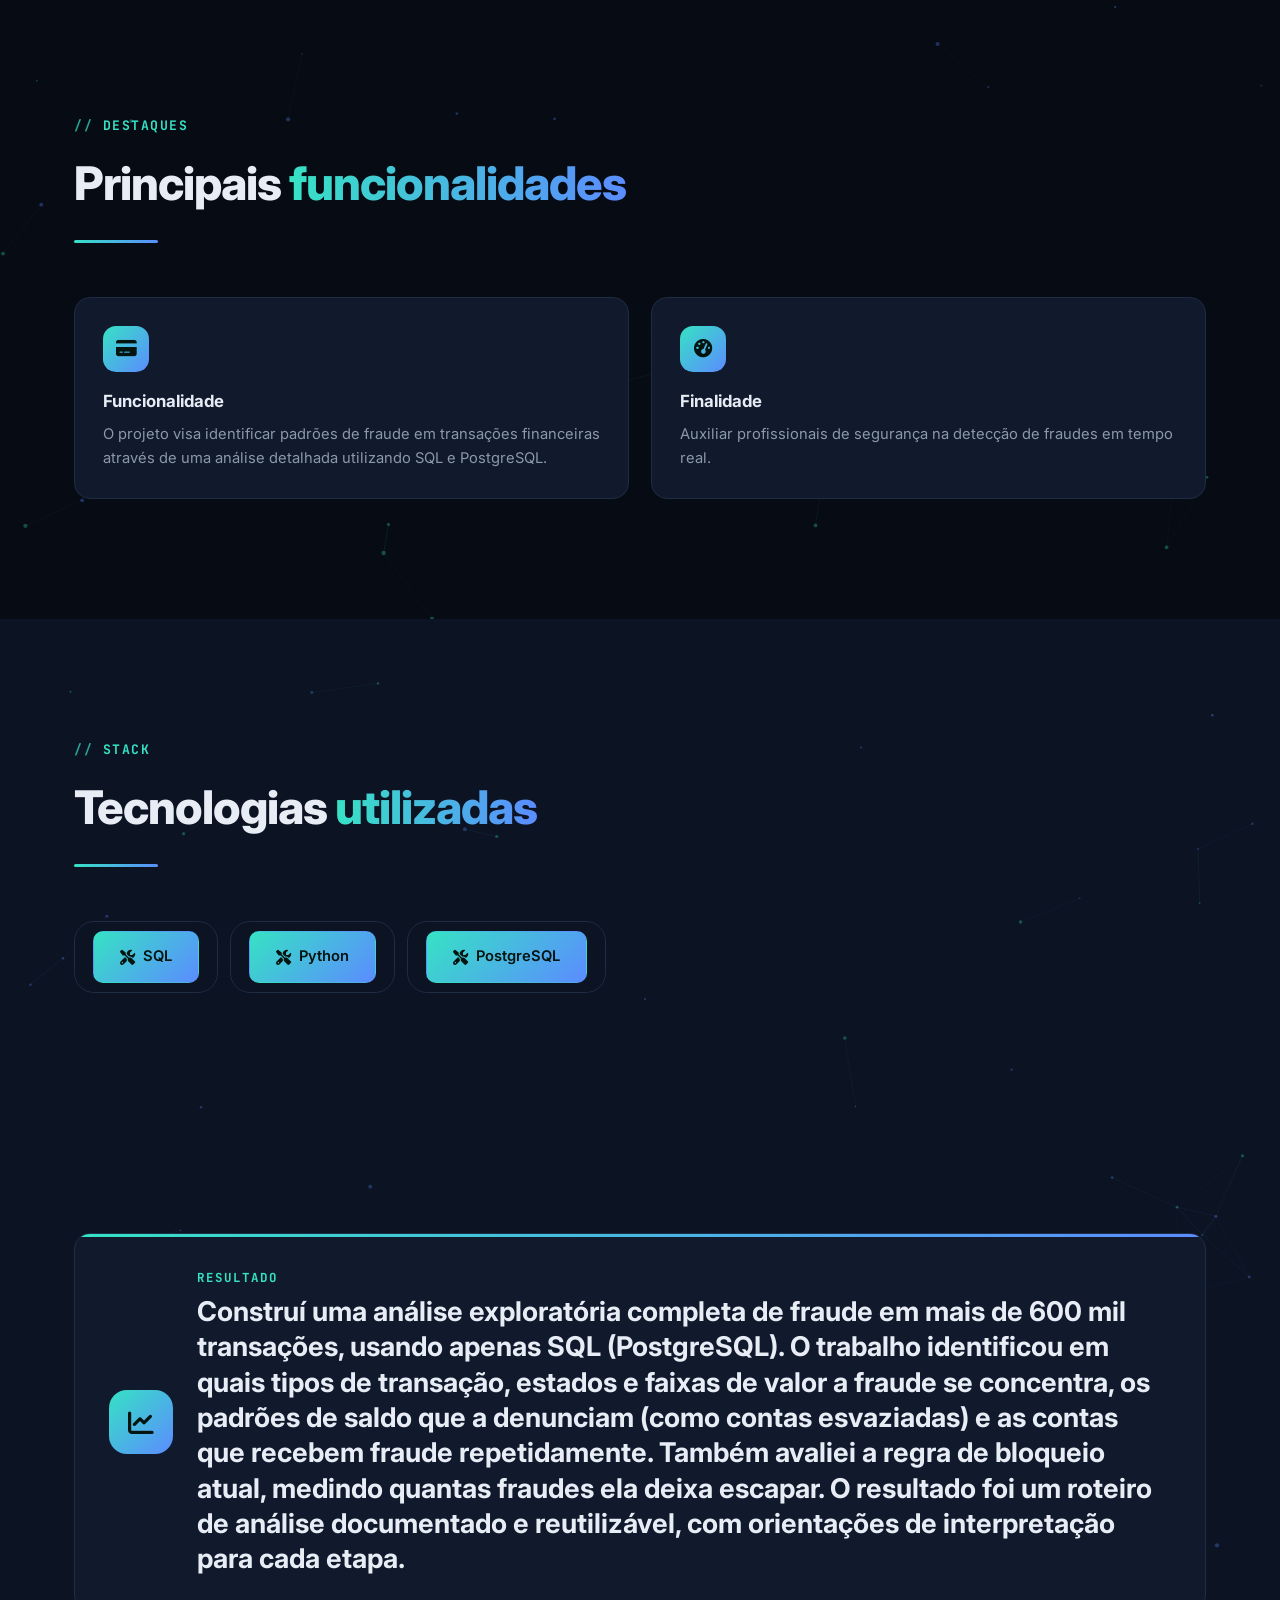
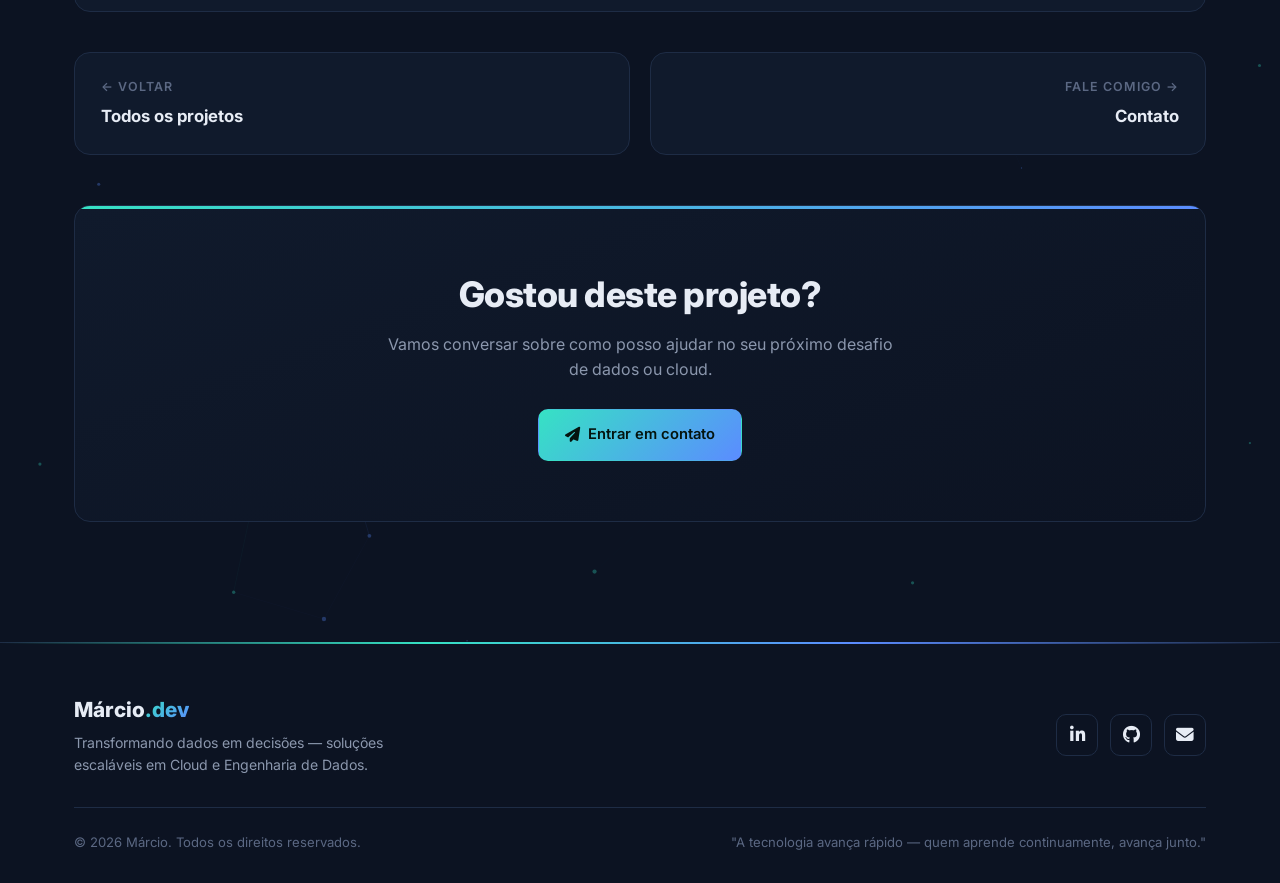
==== commit 11b3be98: "Atualiza arquivos do portfólio" ====
--- a/projetos/analise-fraudes.html
+++ b/projetos/analise-fraudes.html
@@ -4,7 +4,7 @@
 <meta charset="UTF-8">
 <meta name="viewport" content="width=device-width, initial-scale=1.0">
 <title>Análise de Fraudes | Márcio.dev</title>
-<meta name="description" content="Detecção e análise de transações suspeitas com SQL, indicadores e regras de negócio.">
+<meta name="description" content="Este projeto tem como objetivo demonstrar as principais técnicas de análise de dados utilizando exclusivamente SQL e um banco de dados, explorando consultas, filtros, agregações, cruzamento de informações e identificação de padrões para analisar transações financeiras e detectar possíveis fraudes.">
 <link rel="preconnect" href="https://fonts.googleapis.com">
 <link href="https://fonts.googleapis.com/css2?family=Inter:wght@300;400;500;600;700;800&family=JetBrains+Mono:wght@400;500;600&display=swap" rel="stylesheet">
 <link rel="stylesheet" href="https://cdnjs.cloudflare.com/ajax/libs/font-awesome/6.7.2/css/all.min.css">
@@ -45,19 +45,18 @@
     <a href="../index.html#projetos" class="crumb"><i class="fa-solid fa-arrow-left" aria-hidden="true"></i> Voltar aos projetos</a>
     <div class="proj-hero-grid">
       <div>
-        <span class="sec-tag">Projeto</span>
+        <span class="sec-tag">Fonte: kaggle-> Synthetic Financial Datasets For Fraud Detection</span>
         <h1>Análise de Fraudes</h1>
-        <p class="lead">Detecção e análise de transações suspeitas com SQL, indicadores e regras de negócio.</p>
-        <div class="tag-row"><span class="tag">Tecnologia 1</span><span class="tag">Tecnologia 2</span></div>
+        <p class="lead">Este projeto tem como objetivo demonstrar as principais técnicas de análise de dados utilizando exclusivamente SQL e um banco de dados, explorando consultas, filtros, agregações, cruzamento de informações e identificação de padrões para analisar transações financeiras e detectar possíveis fraudes.</p>
+        <div class="tag-row"><span class="tag">Postgres SQL</span><span class="tag">CSV</span></div>
         <div class="btn-row">
-          <a href="#" class="btn btn-primary"><i class="fa-solid fa-arrow-up-right-from-square" aria-hidden="true"></i> Ver demo</a>
-          <a href="#" class="btn btn-outline"><i class="fa-brands fa-github" aria-hidden="true"></i> Código no GitHub</a>
+          <a href="https://github.com/marcioottoboni/Analise_Fraude" class="btn btn-outline"><i class="fa-brands fa-github" aria-hidden="true"></i> Código no GitHub</a>
         </div>
       </div>
       <div class="photo-frame">
         <div class="cover-inner">
           <i class="fa-solid fa-shield-halved" aria-hidden="true"></i>
-          <span class="cover-result">↳ Descreva aqui o resultado alcançado</span>
+          <span class="cover-result">↳ Análise comentada de mais de 600 mil transações usando apenas SQL (PostgreSQL) para entender o comportamento da fraude. Investiguei padrões por tipo de transação, estado, faixa de valor e movimentação de saldo, além de contas que recebem fraude repetidamente e transações em sequência. Também medi a eficácia da regra de bloqueio atual, comparando o que ela marcou com o que de fato foi fraude.</span>
           <!-- Para usar uma imagem de capa: <img src="../img/projetos/analise-fraudes-capa.jpg" alt="Capa do projeto"> -->
         </div>
       </div>
@@ -69,9 +68,9 @@
   <div class="container">
     <div class="sec-head reveal"><span class="sec-tag">Visão geral</span><h2 class="sec-title">Sobre o <span class="accent">projeto</span></h2></div>
     <div class="overview-grid">
-      <div class="info-card reveal"><div class="info-ic"><i class="fa-solid fa-triangle-exclamation" aria-hidden="true"></i></div><h3>O problema</h3><p>Descreva aqui o desafio ou a necessidade que originou o projeto.</p></div>
-      <div class="info-card reveal"><div class="info-ic"><i class="fa-solid fa-lightbulb" aria-hidden="true"></i></div><h3>A solução</h3><p>Descreva aqui a abordagem adotada e as decisões técnicas.</p></div>
-      <div class="info-card reveal"><div class="info-ic"><i class="fa-solid fa-user-gear" aria-hidden="true"></i></div><h3>Meu papel</h3><p>Descreva aqui o que você fez e com quem trabalhou.</p></div>
+      <div class="info-card reveal"><div class="info-ic"><i class="fa-solid fa-triangle-exclamation" aria-hidden="true"></i></div><h3>O problema</h3><p>O projeto consiste em analisar um conjunto de dados de transações financeiras para identificar padrões de fraude utilizando exclusivamente SQL e um banco de dados PostgreSQL.</p></div>
+      <div class="info-card reveal"><div class="info-ic"><i class="fa-solid fa-lightbulb" aria-hidden="true"></i></div><h3>A solução</h3><p>A solução envolveu a criação de consultas SQL comentadas para extrair insights sobre os padrões de fraude identificados.</p></div>
+      <div class="info-card reveal"><div class="info-ic"><i class="fa-solid fa-user-gear" aria-hidden="true"></i></div><h3>Meu papel</h3><p>Conduzi a análise dos dados comentando a lógica por trás da análise segundo a experiência adquirida no decorrer de anos trabalhando com dados financeiros.</p></div>
     </div>
   </div>
 </section>
@@ -80,9 +79,8 @@
   <div class="container">
     <div class="sec-head reveal"><span class="sec-tag">Destaques</span><h2 class="sec-title">Principais <span class="accent">funcionalidades</span></h2></div>
     <div class="feature-grid">
-      <div class="info-card reveal"><div class="info-ic"><i class="fa-solid fa-cart-shopping" aria-hidden="true"></i></div><h3>Funcionalidade</h3><p>Descreva aqui.</p></div>
-      <div class="info-card reveal"><div class="info-ic"><i class="fa-solid fa-gauge-high" aria-hidden="true"></i></div><h3>Funcionalidade</h3><p>Descreva aqui.</p></div>
-      <div class="info-card reveal"><div class="info-ic"><i class="fa-solid fa-credit-card" aria-hidden="true"></i></div><h3>Funcionalidade</h3><p>Descreva aqui.</p></div>
+      <div class="info-card reveal"><div class="info-ic"><i class="fa-solid fa-credit-card" aria-hidden="true"></i></div><h3>Funcionalidade</h3><p>O projeto visa identificar padrões de fraude em transações financeiras através de uma análise detalhada utilizando SQL e PostgreSQL.</p></div>
+      <div class="info-card reveal"><div class="info-ic"><i class="fa-solid fa-gauge-high" aria-hidden="true"></i></div><h3>Finalidade</h3><p>Auxiliar profissionais de segurança na detecção de fraudes em tempo real.</p></div>
     </div>
   </div>
 </section>
@@ -90,18 +88,16 @@
 <section class="section-alt">
   <div class="container">
     <div class="sec-head reveal"><span class="sec-tag">Stack</span><h2 class="sec-title">Tecnologias <span class="accent">utilizadas</span></h2></div>
-    <div class="tech-row reveal"><span class="chip">Tecnologia 1</span><span class="chip">Tecnologia 2</span></div>
+    <div class="tech-row reveal"><span class="chip">
+    <a href="#" class="btn btn-primary"><i class="fa-solid fa-screwdriver-wrench" aria-hidden="true"></i>SQL</a>
+    </span>
+    <span class="chip">
+      <a href="#" class="btn btn-primary"><i class="fa-solid fa-screwdriver-wrench" aria-hidden="true"></i>Python</a>
+    </span>
+    <span class="chip">
+      <a href="#" class="btn btn-primary"><i class="fa-solid fa-screwdriver-wrench" aria-hidden="true"></i> PostgreSQL</a>
+    </span>
   </div>
-</section>
-
-<section>
-  <div class="container">
-    <div class="sec-head reveal"><span class="sec-tag">Visual</span><h2 class="sec-title">Capturas de <span class="accent">tela</span></h2></div>
-    <div class="shots">
-      <div class="shot wide reveal"><div class="shot-empty"><i class="fa-regular fa-image" aria-hidden="true"></i>Adicione uma imagem em img/projetos/ e troque este bloco por &lt;img src="../img/projetos/analise-fraudes-1.png" alt="..."&gt;</div></div>
-      <div class="shot reveal"><div class="shot-empty"><i class="fa-regular fa-image" aria-hidden="true"></i>Captura 2</div></div>
-      <div class="shot reveal"><div class="shot-empty"><i class="fa-regular fa-image" aria-hidden="true"></i>Captura 3</div></div>
-    </div>
   </div>
 </section>
 
@@ -109,7 +105,7 @@
   <div class="container">
     <div class="result-banner reveal">
       <div class="result-ic"><i class="fa-solid fa-chart-line" aria-hidden="true"></i></div>
-      <div><h3>Resultado</h3><p>Descreva aqui o resultado alcançado</p></div>
+      <div><h3>Resultado</h3><p>Construí uma análise exploratória completa de fraude em mais de 600 mil transações, usando apenas SQL (PostgreSQL). O trabalho identificou em quais tipos de transação, estados e faixas de valor a fraude se concentra, os padrões de saldo que a denunciam (como contas esvaziadas) e as contas que recebem fraude repetidamente. Também avaliei a regra de bloqueio atual, medindo quantas fraudes ela deixa escapar. O resultado foi um roteiro de análise documentado e reutilizável, com orientações de interpretação para cada etapa.</p></div>
     </div>
     <div class="proj-nav" style="margin-top:40px;">
       <a class="proj-nav-card" href="../index.html#projetos"><span>← Voltar</span><strong>Todos os projetos</strong></a>
--- a/css/style.css
+++ b/css/style.css
@@ -517,7 +517,7 @@
   .cover-inner{position:relative;z-index:1;min-height:320px;border-radius:28px;background:linear-gradient(160deg,var(--bg-card),var(--bg-soft));display:flex;flex-direction:column;align-items:center;justify-content:center;gap:18px;padding:30px;text-align:center;overflow:hidden;}
   .cover-inner::before{content:'';position:absolute;inset:0;z-index:-1;background-image:radial-gradient(var(--border) 1px,transparent 1px);background-size:20px 20px;}
   .cover-inner > i{font-size:4.6rem;background:var(--accent-grad);-webkit-background-clip:text;background-clip:text;color:transparent;filter:drop-shadow(0 10px 30px rgba(54,226,196,.4));animation:floatY 4s ease-in-out infinite;}
-  .cover-result{font-size:.95rem;font-weight:600;color:var(--accent);max-width:280px;}
+  .cover-result{font-size:.95rem;font-weight:600;color:var(--accent);max-width:380px;}
   .cover-inner img{position:absolute;inset:0;width:100%;height:100%;object-fit:cover;}
 
   .overview-grid,.feature-grid{display:grid;gap:22px;}
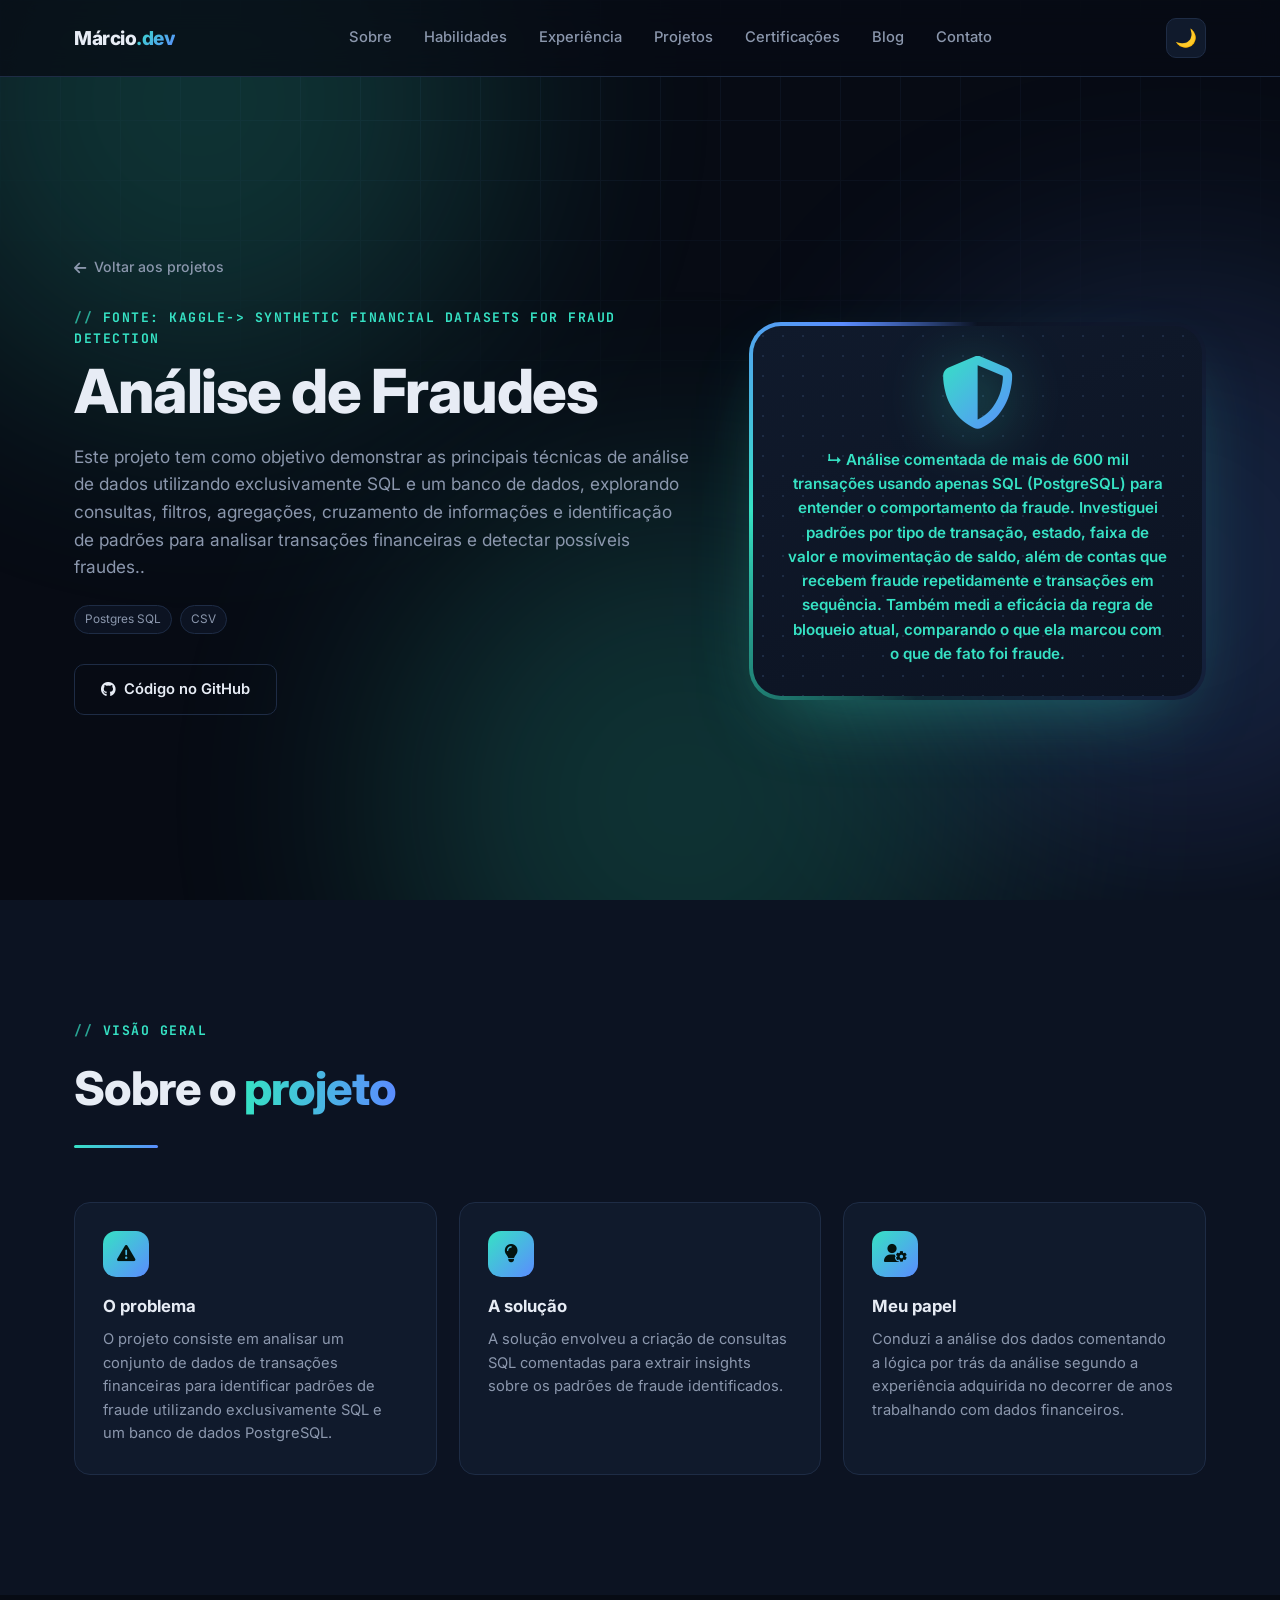
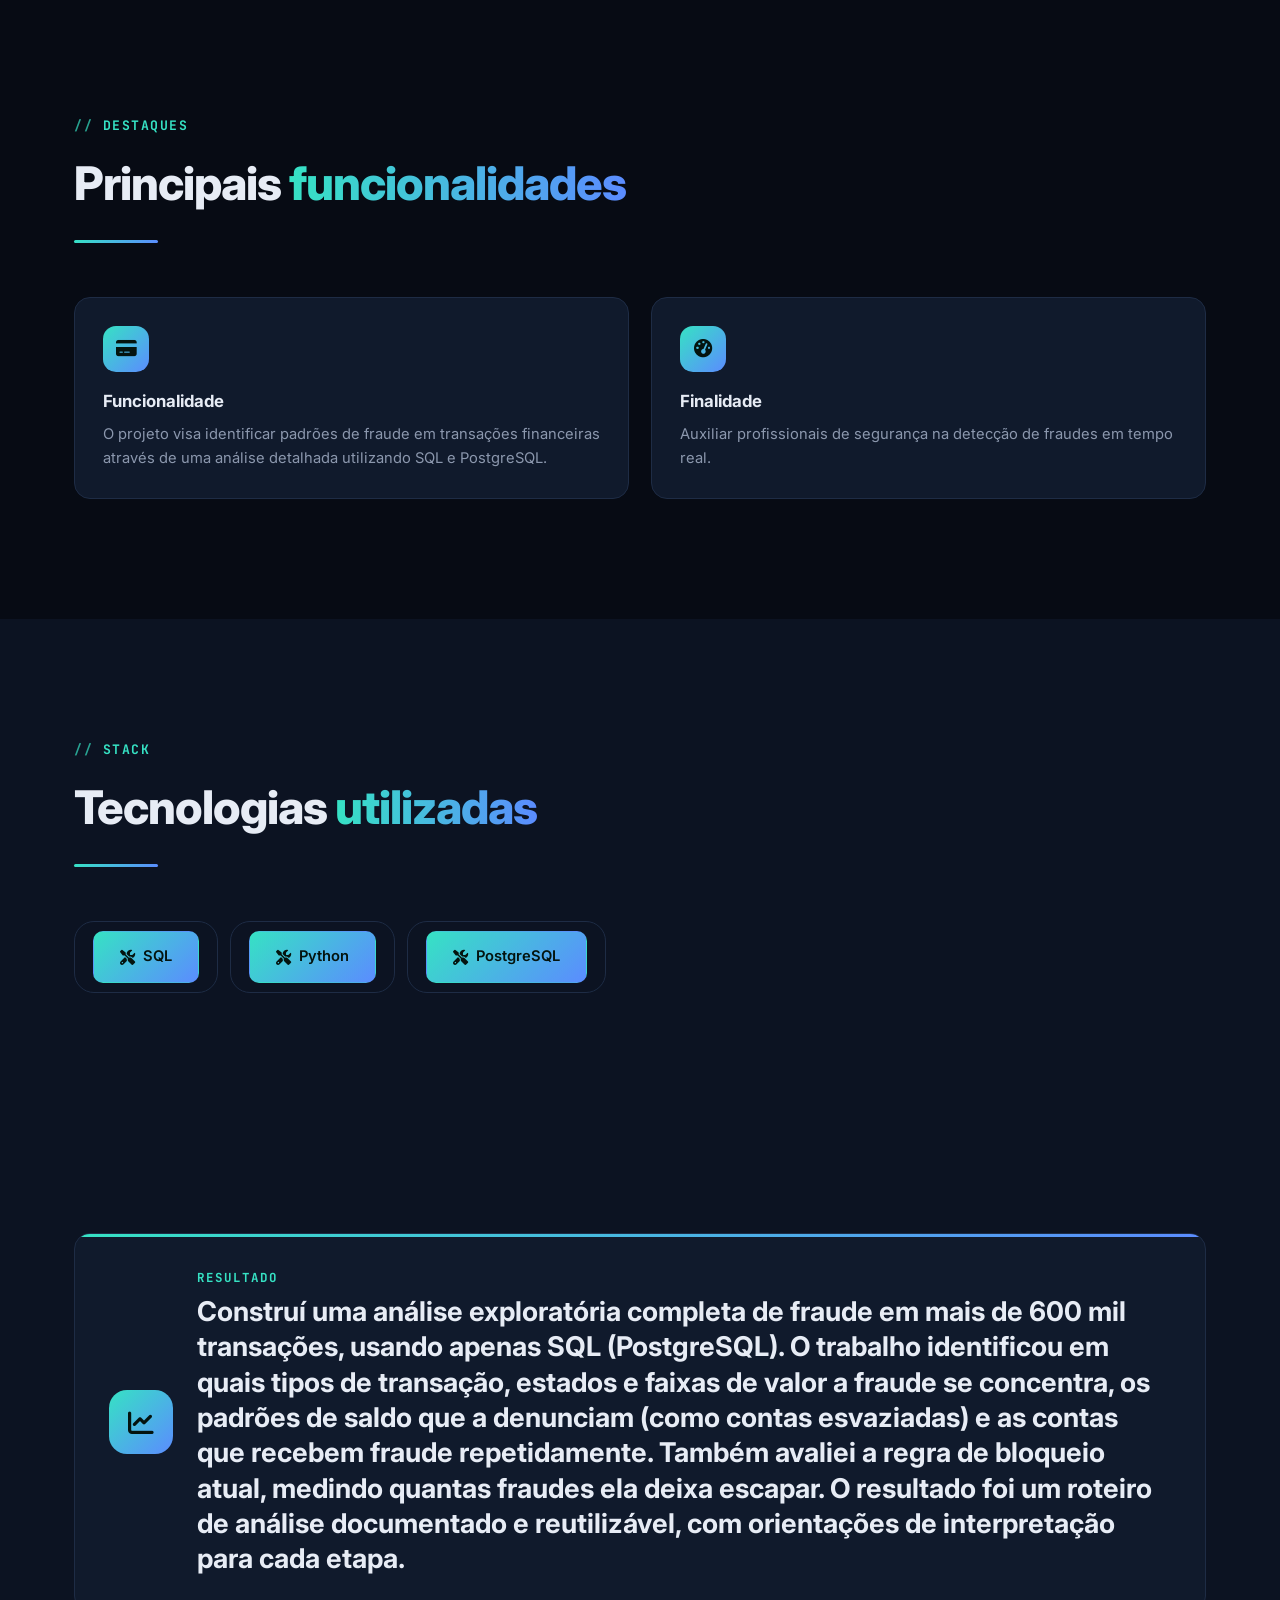
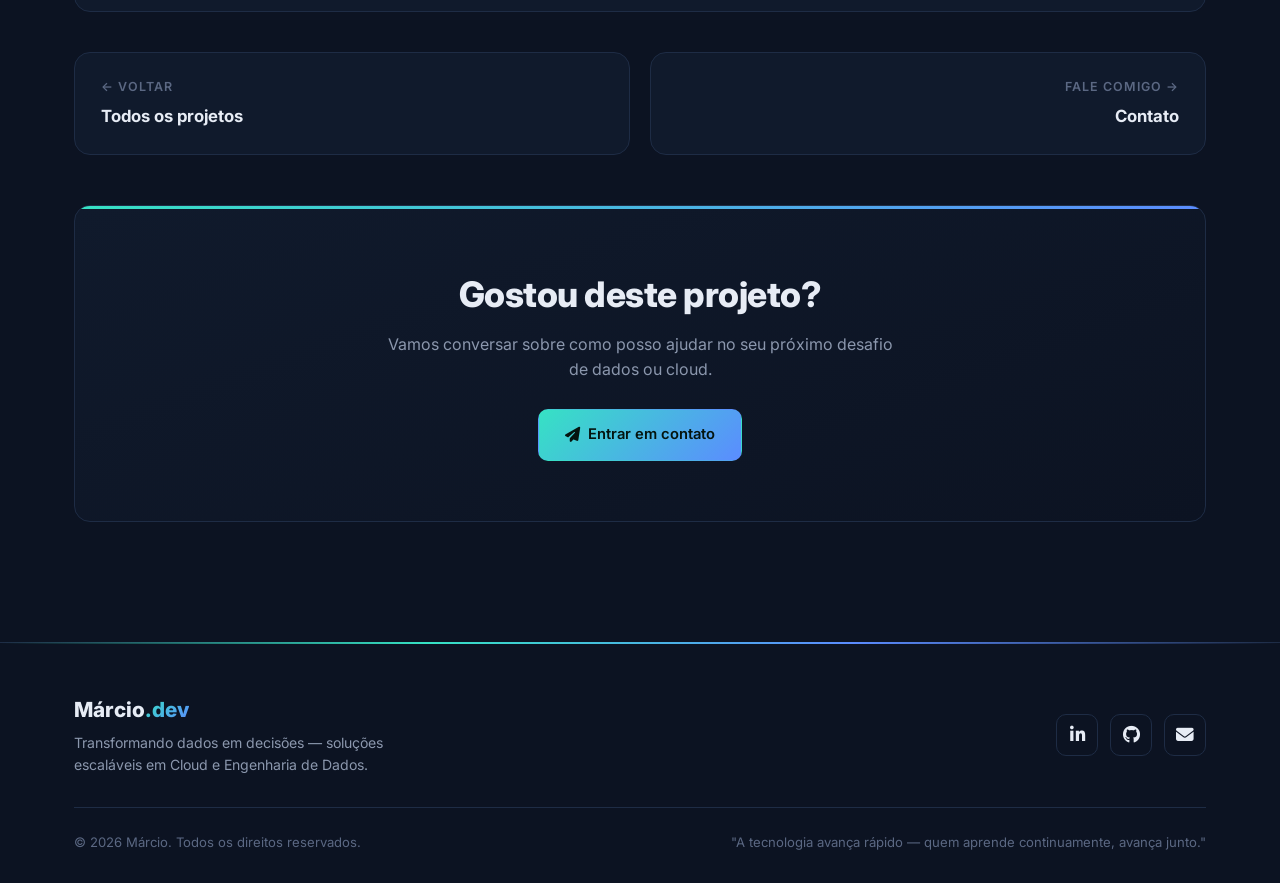
==== commit 8f784c34: "push" ====
--- a/projetos/analise-fraudes.html
+++ b/projetos/analise-fraudes.html
@@ -47,7 +47,7 @@
       <div>
         <span class="sec-tag">Fonte: kaggle-> Synthetic Financial Datasets For Fraud Detection</span>
         <h1>Análise de Fraudes</h1>
-        <p class="lead">Este projeto tem como objetivo demonstrar as principais técnicas de análise de dados utilizando exclusivamente SQL e um banco de dados, explorando consultas, filtros, agregações, cruzamento de informações e identificação de padrões para analisar transações financeiras e detectar possíveis fraudes.</p>
+        <p class="lead">Este projeto tem como objetivo demonstrar as principais técnicas de análise de dados utilizando exclusivamente SQL e um banco de dados, explorando consultas, filtros, agregações, cruzamento de informações e identificação de padrões para analisar transações financeiras e detectar possíveis fraudes..</p>
         <div class="tag-row"><span class="tag">Postgres SQL</span><span class="tag">CSV</span></div>
         <div class="btn-row">
           <a href="https://github.com/marcioottoboni/Analise_Fraude" class="btn btn-outline"><i class="fa-brands fa-github" aria-hidden="true"></i> Código no GitHub</a>
